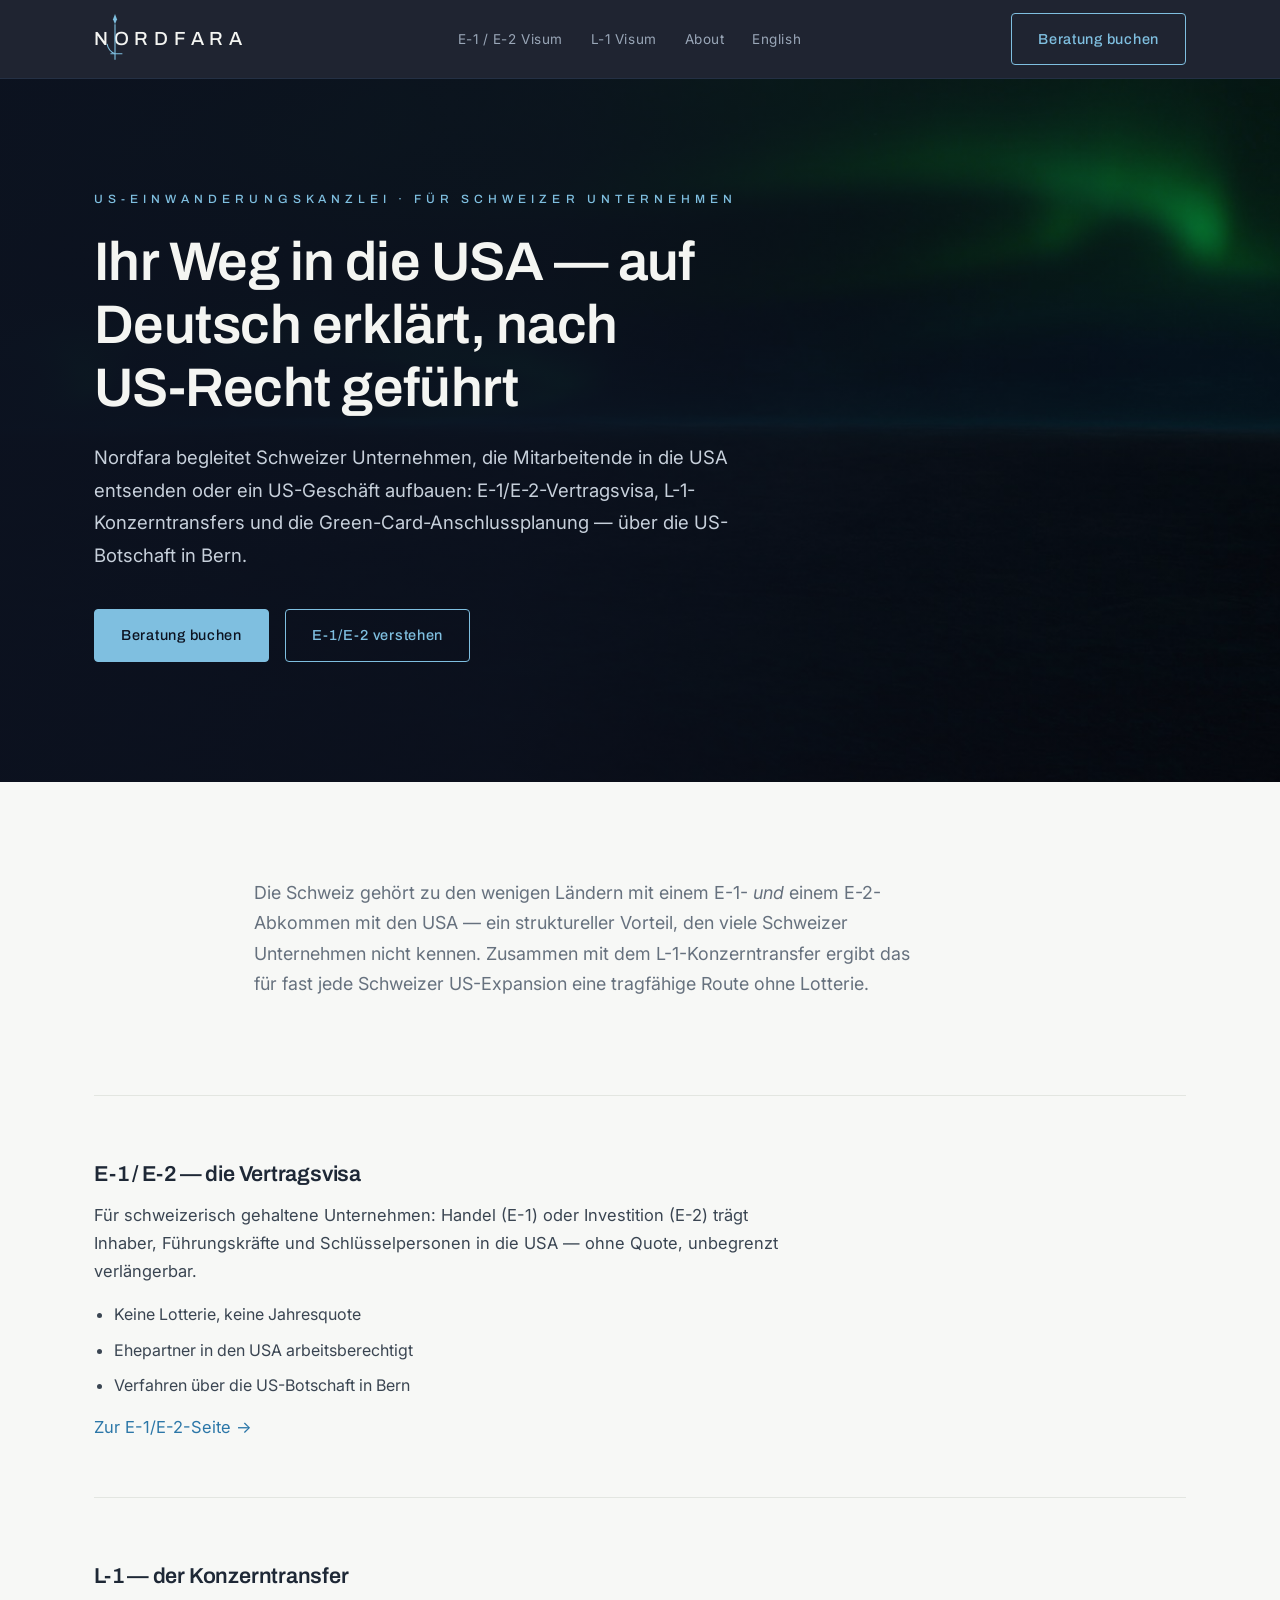
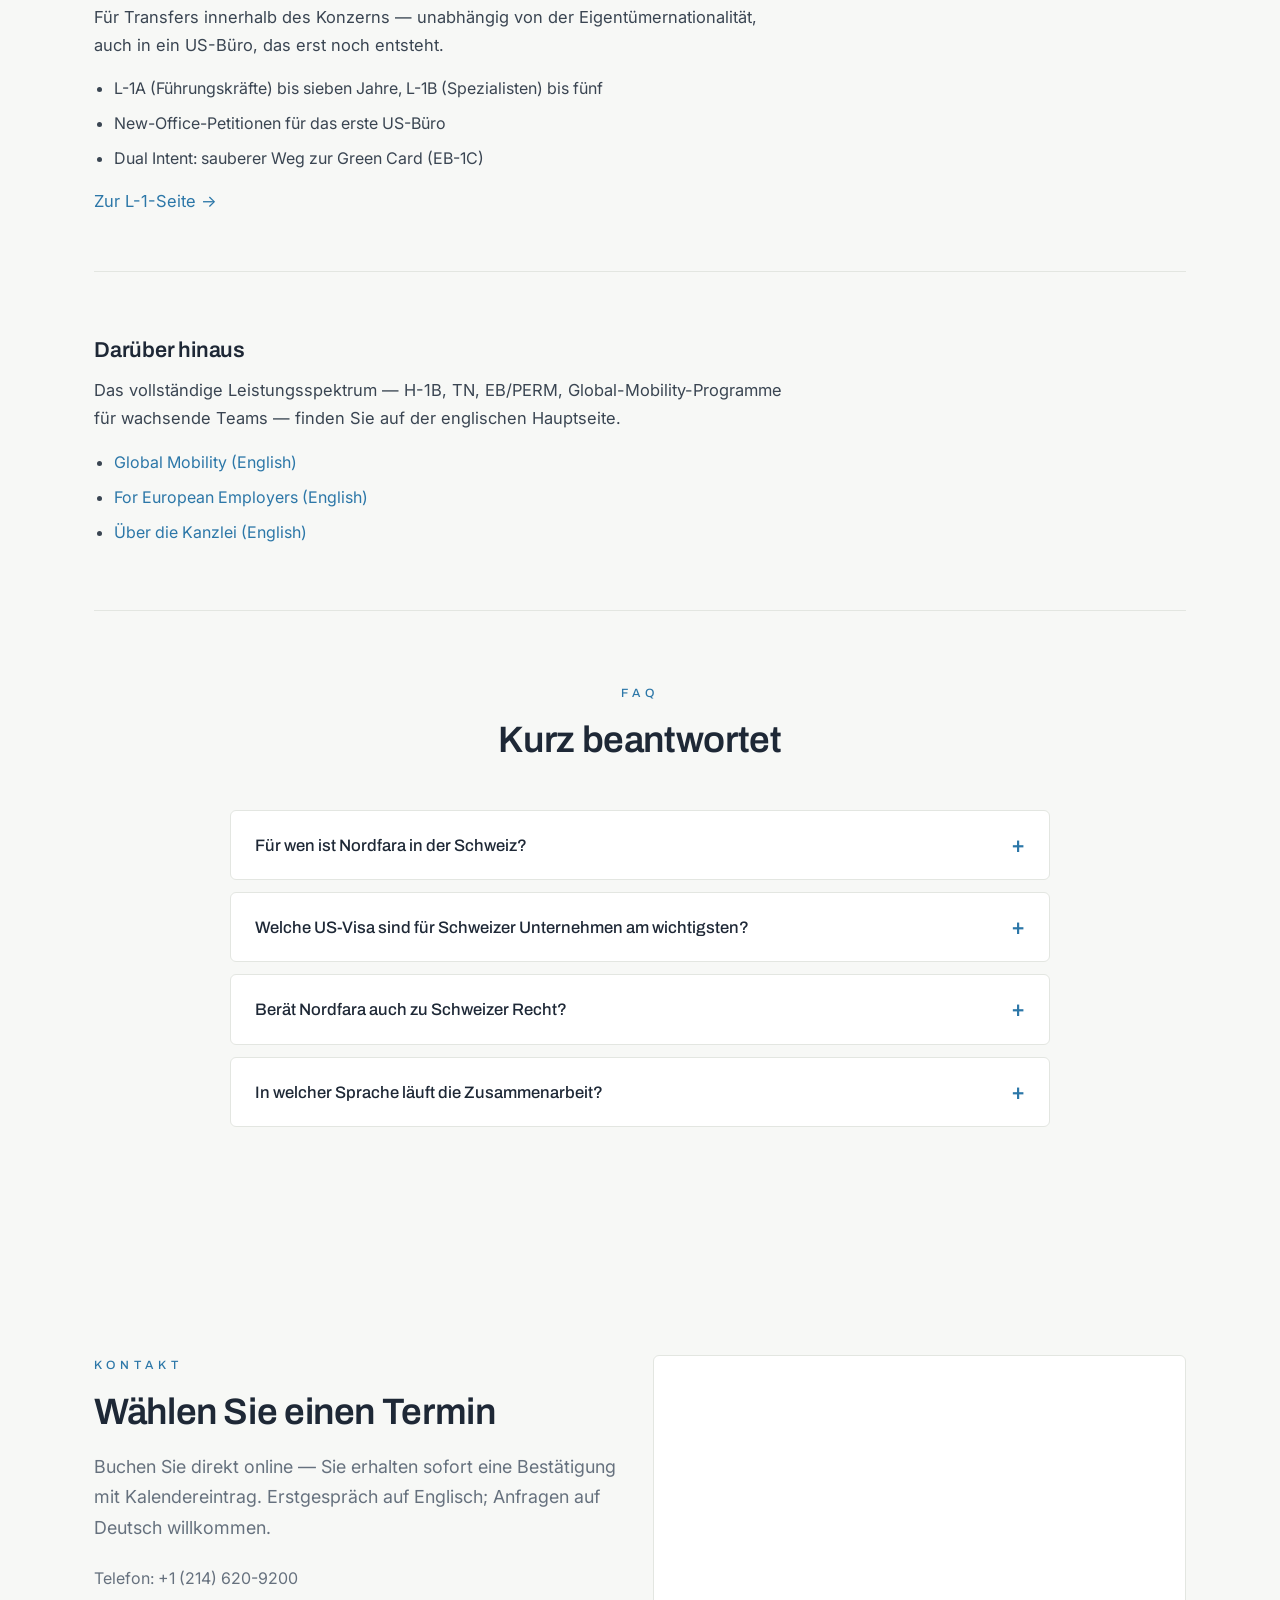
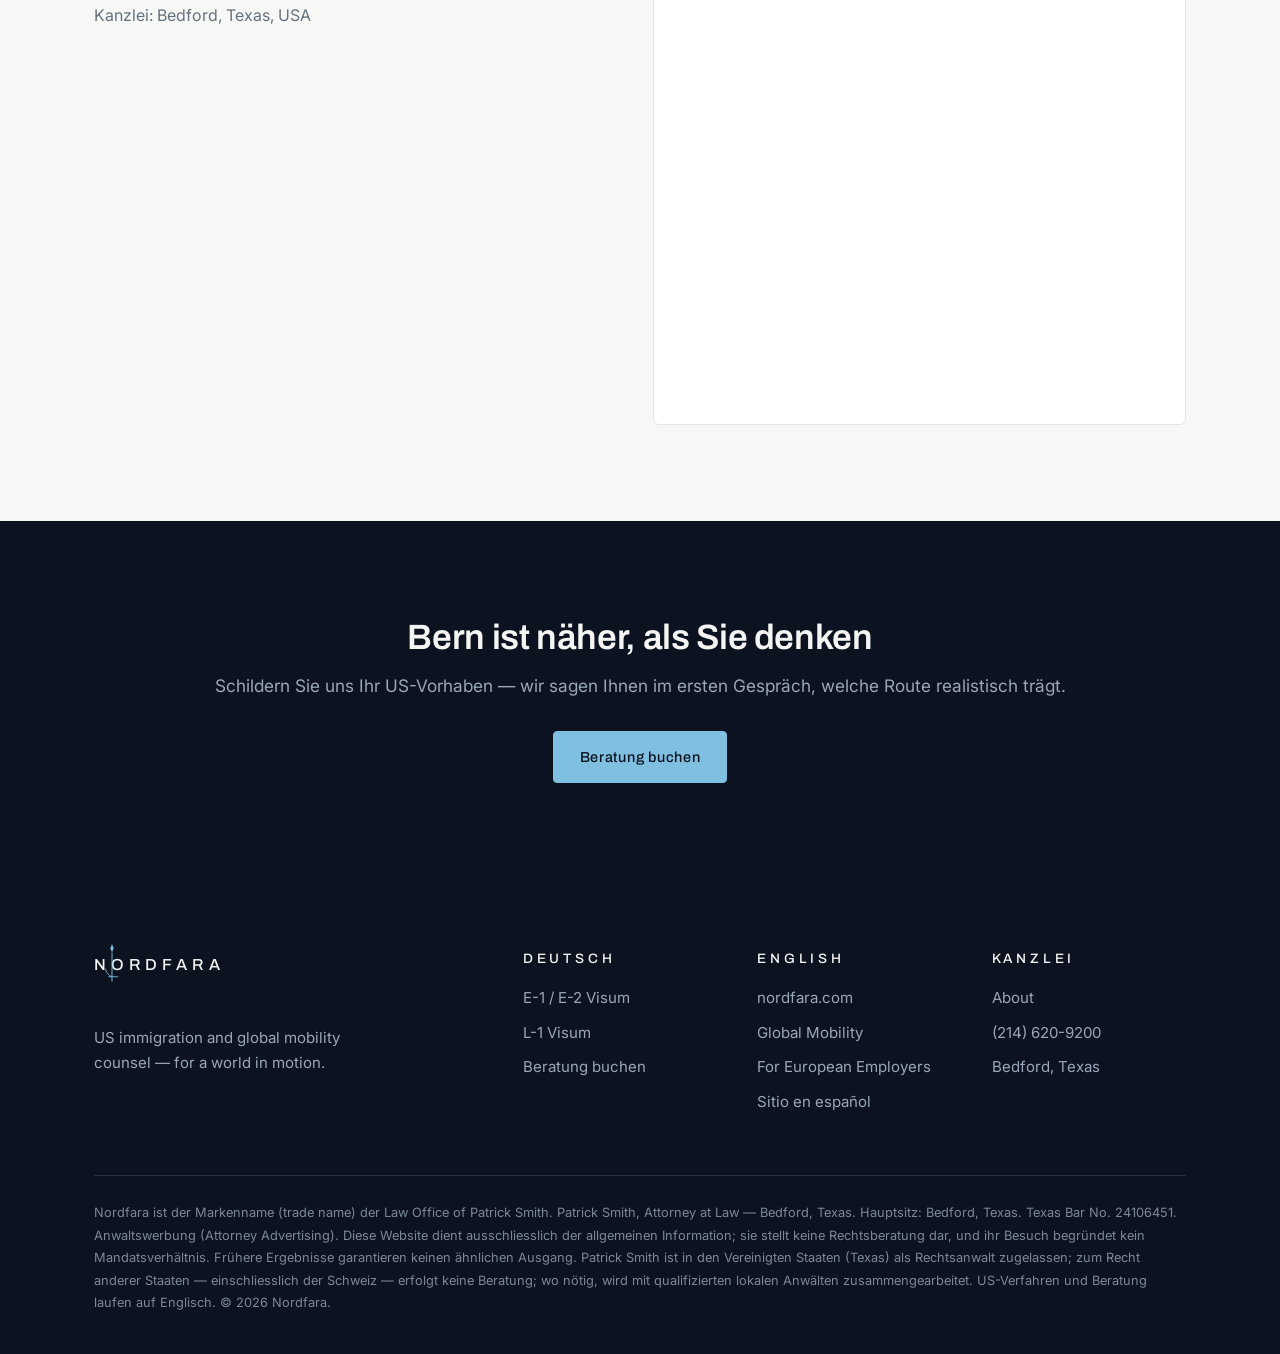
==== index.html @ 4f3369dd "Nordfara Schweiz: German satellite site — home, E-1/E-2 and L-1 deep-dives, hreflang to nordfara.com" ====
<!DOCTYPE html>
<html lang="de-CH">
<head>
<meta charset="utf-8">
<meta name="viewport" content="width=device-width,initial-scale=1">
<title>Nordfara Schweiz | US-Visa f&uuml;r Schweizer Unternehmen</title>
<meta name="description" content="US-Einwanderungskanzlei für Schweizer Unternehmen: E-1/E-2-Vertragsvisa, L-1-Konzerntransfers und der Aufbau des US-Geschäfts — auf Deutsch erklärt, über die US-Botschaft in Bern geführt.">
<meta name="author" content="Patrick Smith, Attorney at Law">
<meta name="robots" content="index, follow, max-image-preview:large, max-snippet:-1">
<meta name="theme-color" content="#0C1220">
<link rel="canonical" href="https://nordfara.ch/">
<link rel="alternate" hreflang="en" href="https://nordfara.com/">
<link rel="alternate" hreflang="de-ch" href="https://nordfara.ch/">
<link rel="alternate" hreflang="x-default" href="https://nordfara.com/">

<meta property="og:type" content="website">
<meta property="og:site_name" content="Nordfara">
<meta property="og:title" content="Nordfara Schweiz | US-Visa f&uuml;r Schweizer Unternehmen">
<meta property="og:description" content="US-Einwanderungskanzlei für Schweizer Unternehmen: E-1/E-2-Vertragsvisa, L-1-Konzerntransfers und der Aufbau des US-Geschäfts.">
<meta property="og:url" content="https://nordfara.ch/">
<meta property="og:image" content="https://nordfara.ch/assets/og-image.jpg">
<meta property="og:locale" content="de_CH">
<meta property="og:locale:alternate" content="en_US">
<meta name="twitter:card" content="summary_large_image">
<link rel="icon" href="/assets/brand/favicon.svg" type="image/svg+xml">
<link rel="preconnect" href="https://fonts.googleapis.com">
<link rel="preconnect" href="https://fonts.gstatic.com" crossorigin>
<link href="https://fonts.googleapis.com/css2?family=Archivo:wght@400;500;600&family=Inter:wght@400;500;600&display=swap" rel="stylesheet">
<link rel="stylesheet" href="/css/styles.css">
<script type="application/ld+json">
{
 "@context": "https://schema.org",
 "@type": [
  "LegalService",
  "Attorney"
 ],
 "@id": "https://nordfara.ch/#firm",
 "name": "Nordfara",
 "alternateName": "Law Office of Patrick Smith",
 "legalName": "Law Office of Patrick Smith",
 "description": "US-Einwanderungskanzlei für Schweizer Unternehmen: E-1- und E-2-Vertragsvisa, L-1-Konzerntransfers und arbeitsbasierte US-Visa. Verfahren über die US-Botschaft in Bern; Beratung auf Englisch, Informationen auf Deutsch.",
 "url": "https://nordfara.ch/",
 "telephone": "+1-214-620-9200",
 "founder": {
  "@type": "Person",
  "name": "Patrick Smith",
  "jobTitle": "Attorney at Law",
  "knowsLanguage": [
   "en",
   "es"
  ]
 },
 "areaServed": [
  {"@type": "Country", "name": "United States"},
  {"@type": "Country", "name": "Switzerland"}
 ],
 "address": {
  "@type": "PostalAddress",
  "addressLocality": "Bedford",
  "addressRegion": "TX",
  "addressCountry": "US"
 },
 "sameAs": ["https://nordfara.com/"]
}
</script>
<script type="application/ld+json">
{
 "@context": "https://schema.org",
 "@type": "WebSite",
 "name": "Nordfara Schweiz",
 "url": "https://nordfara.ch/",
 "inLanguage": "de-CH",
 "publisher": {"@id": "https://nordfara.ch/#firm"}
}
</script>
<script type="application/ld+json">
{"@context":"https://schema.org","@type":"FAQPage","inLanguage":"de-CH","mainEntity":[
  {"@type":"Question","name":"Für wen ist Nordfara in der Schweiz?","acceptedAnswer":{"@type":"Answer","text":"Für Schweizer Unternehmen, die Mitarbeitende in die USA entsenden oder ein US-Geschäft aufbauen — vom Mittelständler mit erstem US-Büro bis zur Tochtergesellschaft eines internationalen Konzerns. Nordfara ist eine US-Einwanderungskanzlei; US-Einwanderungsrecht ist Bundesrecht, daher werden Mandate aus der ganzen Schweiz betreut."}},
  {"@type":"Question","name":"Welche US-Visa sind für Schweizer Unternehmen am wichtigsten?","acceptedAnswer":{"@type":"Answer","text":"Meist E-1/E-2 (Vertragsvisa — die Schweiz hat beide Abkommen mit den USA) und das L-1 für Konzerntransfers. Welche Route trägt, hängt von Eigentümerstruktur, Zeitplan und Green-Card-Absichten ab."}},
  {"@type":"Question","name":"Berät Nordfara auch zu Schweizer Recht?","acceptedAnswer":{"@type":"Answer","text":"Nein. Patrick Smith ist in den USA (Texas) als Rechtsanwalt zugelassen. Beraten wird ausschliesslich zum US-Einwanderungsrecht; wo Schweizer Recht betroffen ist, wird mit qualifizierten Schweizer Anwälten zusammengearbeitet."}},
  {"@type":"Question","name":"In welcher Sprache läuft die Zusammenarbeit?","acceptedAnswer":{"@type":"Answer","text":"US-Verfahren und Unterlagen laufen auf Englisch. Anfragen auf Deutsch sind willkommen; die Beratung selbst findet auf Englisch statt."}}
]}
</script>
</head>
<body>
<a href="#main" style="position:absolute;left:-9999px;top:auto" onfocus="this.style.left='12px';this.style.top='12px';this.style.zIndex='99';this.style.background='#fff';this.style.padding='10px 16px';this.style.borderRadius='6px'" onblur="this.style.left='-9999px'">Zum Inhalt springen</a>
<header><div class="container nav" role="navigation" aria-label="Hauptnavigation">
  <a class="brand" href="/" aria-label="Nordfara home"><span class="wordmark"><span class="nchar">N<svg class="needle" viewBox="0 0 120 340" aria-hidden="true"><path d="M60 8 L74 44 L60 80 L46 44 Z" fill="#7FBFE0"/><line x1="60" y1="80" x2="60" y2="330" stroke="#7FBFE0" stroke-width="8"/><path d="M4 218 A 92 92 0 0 0 60 288" fill="none" stroke="#7FBFE0" stroke-width="7.5"/><line x1="28" y1="288" x2="112" y2="288" stroke="#7FBFE0" stroke-width="7.5"/></svg></span>ORDFARA</span></a>
  <nav class="navlinks">
    <a href="/e-1-e-2-visum">E-1 / E-2 Visum</a>
    <a href="/l-1-visum">L-1 Visum</a>
    <a href="https://nordfara.com/about">About</a>
    <a href="https://nordfara.com/" hreflang="en" lang="en">English</a>
  </nav>
  <a class="btn" href="#kontakt">Beratung buchen</a>
</div></header>
<main id="main">
<div class="hero"><div class="hero-img" style="background-image:url('/assets/hero-aurora.jpg')"></div><div class="hero-veil"></div>
  <div class="container">
    <span class="eyebrow">US-Einwanderungskanzlei &middot; F&uuml;r Schweizer Unternehmen</span>
    <h1>Ihr Weg in die USA &mdash; auf Deutsch erkl&auml;rt, nach US-Recht gef&uuml;hrt</h1>
    <p class="sub">Nordfara begleitet Schweizer Unternehmen, die Mitarbeitende in die USA entsenden oder ein US-Gesch&auml;ft aufbauen: E-1/E-2-Vertragsvisa, L-1-Konzerntransfers und die Green-Card-Anschlussplanung &mdash; &uuml;ber die US-Botschaft in Bern.</p>
    <div class="cta"><a class="btn solid" href="#kontakt">Beratung buchen</a> <a class="btn" href="/e-1-e-2-visum">E-1/E-2 verstehen</a></div>
  </div>
</div>
<section><div class="container narrow"><p class="lead">Die Schweiz geh&ouml;rt zu den wenigen L&auml;ndern mit einem E-1- <em>und</em> einem E-2-Abkommen mit den USA &mdash; ein struktureller Vorteil, den viele Schweizer Unternehmen nicht kennen. Zusammen mit dem L-1-Konzerntransfer ergibt das f&uuml;r fast jede Schweizer US-Expansion eine tragf&auml;hige Route ohne Lotterie.</p></div></section>
<div class="container">
  <div class="visa">
    <h3>E-1 / E-2 &mdash; die Vertragsvisa</h3>
    <p>F&uuml;r schweizerisch gehaltene Unternehmen: Handel (E-1) oder Investition (E-2) tr&auml;gt Inhaber, F&uuml;hrungskr&auml;fte und Schl&uuml;sselpersonen in die USA &mdash; ohne Quote, unbegrenzt verl&auml;ngerbar.</p>
    <ul>
      <li>Keine Lotterie, keine Jahresquote</li>
      <li>Ehepartner in den USA arbeitsberechtigt</li>
      <li>Verfahren &uuml;ber die US-Botschaft in Bern</li>
    </ul>
    <p style="margin-top:14px"><a href="/e-1-e-2-visum">Zur E-1/E-2-Seite &rarr;</a></p>
  </div>
  <div class="visa">
    <h3>L-1 &mdash; der Konzerntransfer</h3>
    <p>F&uuml;r Transfers innerhalb des Konzerns &mdash; unabh&auml;ngig von der Eigent&uuml;mernationalit&auml;t, auch in ein US-B&uuml;ro, das erst noch entsteht.</p>
    <ul>
      <li>L-1A (F&uuml;hrungskr&auml;fte) bis sieben Jahre, L-1B (Spezialisten) bis f&uuml;nf</li>
      <li>New-Office-Petitionen f&uuml;r das erste US-B&uuml;ro</li>
      <li>Dual Intent: sauberer Weg zur Green Card (EB-1C)</li>
    </ul>
    <p style="margin-top:14px"><a href="/l-1-visum">Zur L-1-Seite &rarr;</a></p>
  </div>
  <div class="visa">
    <h3>Dar&uuml;ber hinaus</h3>
    <p>Das vollst&auml;ndige Leistungsspektrum &mdash; H-1B, TN, EB/PERM, Global-Mobility-Programme f&uuml;r wachsende Teams &mdash; finden Sie auf der englischen Hauptseite.</p>
    <ul>
      <li><a href="https://nordfara.com/global-mobility">Global Mobility (English)</a></li>
      <li><a href="https://nordfara.com/for-european-employers">For European Employers (English)</a></li>
      <li><a href="https://nordfara.com/about">&Uuml;ber die Kanzlei (English)</a></li>
    </ul>
  </div>
</div>
<section class="tight"><div class="container center">
  <span class="kicker">FAQ</span>
  <h2 class="title">Kurz beantwortet</h2>
  <div class="faq" style="text-align:left">
    <details><summary>F&uuml;r wen ist Nordfara in der Schweiz?</summary><div>F&uuml;r Schweizer Unternehmen, die Mitarbeitende in die USA entsenden oder ein US-Gesch&auml;ft aufbauen &mdash; vom Mittelst&auml;ndler mit erstem US-B&uuml;ro bis zur Tochtergesellschaft eines internationalen Konzerns. Nordfara ist eine US-Einwanderungskanzlei; US-Einwanderungsrecht ist Bundesrecht, daher werden Mandate aus der ganzen Schweiz betreut.</div></details>
    <details><summary>Welche US-Visa sind f&uuml;r Schweizer Unternehmen am wichtigsten?</summary><div>Meist E-1/E-2 (Vertragsvisa &mdash; die Schweiz hat beide Abkommen mit den USA) und das L-1 f&uuml;r Konzerntransfers. Welche Route tr&auml;gt, h&auml;ngt von Eigent&uuml;merstruktur, Zeitplan und Green-Card-Absichten ab.</div></details>
    <details><summary>Ber&auml;t Nordfara auch zu Schweizer Recht?</summary><div>Nein. Patrick Smith ist in den USA (Texas) als Rechtsanwalt zugelassen. Beraten wird ausschliesslich zum US-Einwanderungsrecht; wo Schweizer Recht betroffen ist, wird mit qualifizierten Schweizer Anw&auml;lten zusammengearbeitet.</div></details>
    <details><summary>In welcher Sprache l&auml;uft die Zusammenarbeit?</summary><div>US-Verfahren und Unterlagen laufen auf Englisch. Anfragen auf Deutsch sind willkommen; die Beratung selbst findet auf Englisch statt.</div></details>
  </div>
</div></section>
<section id="kontakt"><div class="container">
  <div class="grid g2" style="align-items:start">
    <div>
      <span class="kicker">Kontakt</span>
      <h2 class="title">W&auml;hlen Sie einen Termin</h2>
      <p class="lead" style="margin-bottom:22px">Buchen Sie direkt online &mdash; Sie erhalten sofort eine Best&auml;tigung mit Kalendereintrag. Erstgespr&auml;ch auf Englisch; Anfragen auf Deutsch willkommen.</p>
      <ul style="list-style:none;font-size:1rem;color:var(--muted)">
        <li style="margin:10px 0">Telefon: <a href="tel:+12146209200" style="color:inherit">+1 (214) 620-9200</a></li>
        <li style="margin:10px 0">Kanzlei: Bedford, Texas, USA</li>
      </ul>
    </div>
    <div class="card" style="padding:10px;min-height:640px">
      <iframe src="https://calendar.google.com/calendar/appointments/schedules/AcZssZ17pqAVdplRUGERJNXMbTexXzbNdKCrb_sYzuGgB_er1mUWHqVKFVUhuuyVIsokXDjBJP4Jfy8d?gv=true" style="border:0;width:100%;height:640px;border-radius:4px" title="Beratung bei Nordfara buchen" loading="lazy"></iframe>
    </div>
  </div>
</div></section>
<section class="band"><div class="container">
  <h2>Bern ist n&auml;her, als Sie denken</h2>
  <p>Schildern Sie uns Ihr US-Vorhaben &mdash; wir sagen Ihnen im ersten Gespr&auml;ch, welche Route realistisch tr&auml;gt.</p>
  <p style="margin-top:30px"><a class="btn solid" href="#kontakt">Beratung buchen</a></p>
</div></section></main>
<footer><div class="container">
  <div class="cols">
    <div>
      <span class="wordmark" style="font-size:16px"><span class="nchar">N<svg class="needle" style="top:-47px;width:14px;height:118px" viewBox="0 0 120 340" aria-hidden="true"><path d="M60 8 L74 44 L60 80 L46 44 Z" fill="#7FBFE0"/><line x1="60" y1="80" x2="60" y2="330" stroke="#7FBFE0" stroke-width="8"/><path d="M4 218 A 92 92 0 0 0 60 288" fill="none" stroke="#7FBFE0" stroke-width="7.5"/><line x1="28" y1="288" x2="112" y2="288" stroke="#7FBFE0" stroke-width="7.5"/></svg></span>ORDFARA</span>
      <p style="margin-top:46px;max-width:34ch">US immigration and global mobility counsel &mdash; for a world in motion.</p>
    </div>
    <div><h4>Deutsch</h4><ul>
      <li><a href="/e-1-e-2-visum">E-1 / E-2 Visum</a></li>
      <li><a href="/l-1-visum">L-1 Visum</a></li>
      <li><a href="#kontakt">Beratung buchen</a></li>
    </ul></div>
    <div><h4>English</h4><ul>
      <li><a href="https://nordfara.com/">nordfara.com</a></li>
      <li><a href="https://nordfara.com/global-mobility">Global Mobility</a></li>
      <li><a href="https://nordfara.com/for-european-employers">For European Employers</a></li>
      <li><a href="https://nordfara.com/es" hreflang="es" lang="es">Sitio en espa&ntilde;ol</a></li>
    </ul></div>
    <div><h4>Kanzlei</h4><ul>
      <li><a href="https://nordfara.com/about">About</a></li>
      <li><a href="tel:+12146209200">(214) 620-9200</a></li>
      <li>Bedford, Texas</li>
    </ul></div>
  </div>
  <div class="disc">Nordfara ist der Markenname (trade name) der Law Office of Patrick Smith. Patrick Smith, Attorney at Law &mdash; Bedford, Texas. Hauptsitz: Bedford, Texas. Texas Bar No. 24106451. Anwaltswerbung (Attorney Advertising). Diese Website dient ausschliesslich der allgemeinen Information; sie stellt keine Rechtsberatung dar, und ihr Besuch begr&uuml;ndet kein Mandatsverh&auml;ltnis. Fr&uuml;here Ergebnisse garantieren keinen &auml;hnlichen Ausgang. Patrick Smith ist in den Vereinigten Staaten (Texas) als Rechtsanwalt zugelassen; zum Recht anderer Staaten &mdash; einschliesslich der Schweiz &mdash; erfolgt keine Beratung; wo n&ouml;tig, wird mit qualifizierten lokalen Anw&auml;lten zusammengearbeitet. US-Verfahren und Beratung laufen auf Englisch. &copy; 2026 Nordfara.</div>
</div></footer>
<script>
var io=new IntersectionObserver(function(es){es.forEach(function(e){if(e.isIntersecting){e.target.classList.add('in');io.unobserve(e.target);}});},{threshold:.12});
document.querySelectorAll('.reveal').forEach(function(el){io.observe(el);});
</script>
</body>
</html>
---- css/styles.css ----
:root{
  --navy:#0C1220;--navy-2:#131C2E;--ink:#1E2836;--body:#3A4552;
  --paper:#F7F8F6;--card:#FFFFFF;--line:#E3E6E1;--line-dark:#243044;
  --ice:#7FBFE0;--ice-deep:#2C77A8;--aurora:#5FD4A8;
  --muted:#66717E;--on-dark-muted:#9AA7B8;
}
*{box-sizing:border-box;margin:0;padding:0}
html{scroll-behavior:smooth}
body{font-family:'Inter',-apple-system,BlinkMacSystemFont,'Segoe UI',Arial,sans-serif;
  color:var(--body);background:var(--paper);line-height:1.7;font-size:16.5px;
  -webkit-font-smoothing:antialiased;overflow-x:hidden}
h1,h2,h3,h4{font-family:'Archivo',Arial,sans-serif;color:var(--ink);line-height:1.15;
  font-weight:600;letter-spacing:-.01em}
a{color:var(--ice-deep);text-decoration:none}
a:hover{text-decoration:underline}
img{max-width:100%}
.container{max-width:1140px;margin:0 auto;padding:0 24px}
.narrow{max-width:820px}

/* ---------- header ---------- */
header{position:sticky;top:0;z-index:50;background:rgba(12,18,32,.92);
  backdrop-filter:blur(12px);border-bottom:1px solid var(--line-dark)}
.nav{display:flex;align-items:center;justify-content:space-between;height:78px;gap:20px}
.brand{display:flex;align-items:center;text-decoration:none}
.brand:hover{text-decoration:none}
.wordmark{font-family:'Archivo',Arial,sans-serif;font-weight:500;font-size:19px;
  letter-spacing:.3em;color:#F4F5F2;white-space:nowrap;position:relative}
.nchar{position:relative;display:inline-block}
.needle{position:absolute;left:calc(100% + .06em);transform:translateX(-50%);
  top:-56px;width:17px;height:140px;pointer-events:none}
.navlinks{display:flex;align-items:center;gap:28px;font-size:13.5px;letter-spacing:.04em}
.navlinks a{color:var(--on-dark-muted)}
.navlinks a:hover{color:#F4F5F2;text-decoration:none}
.navlinks a.es{color:var(--ice)}
.btn{display:inline-block;font-family:'Archivo',Arial,sans-serif;font-weight:500;
  font-size:14.5px;letter-spacing:.05em;padding:13px 26px;border-radius:4px;
  border:1px solid var(--ice);color:var(--ice);background:transparent;cursor:pointer;
  transition:background .18s,color .18s}
.btn:hover{background:var(--ice);color:var(--navy);text-decoration:none}
.btn.solid{background:var(--ice);color:var(--navy)}
.btn.solid:hover{background:#A5D3EA}
.btn.dark{border-color:var(--ink);color:var(--ink)}
.btn.dark:hover{background:var(--ink);color:#fff}

/* ---------- hero ---------- */
.hero{position:relative;color:#fff;background:var(--navy);overflow:hidden}
.hero .container{position:relative;z-index:2;padding-top:110px;padding-bottom:120px}
.hero.short .container{padding-top:84px;padding-bottom:88px}
.eyebrow{display:block;font-family:'Archivo',Arial,sans-serif;font-size:12px;
  font-weight:500;letter-spacing:.42em;color:var(--ice);margin-bottom:22px;text-transform:uppercase}
.hero h1{color:#F4F5F2;font-size:clamp(2.1rem,4.6vw,3.4rem);max-width:20ch;font-weight:600}
.hero p.sub{color:#C7D0DB;font-size:1.16rem;max-width:56ch;margin-top:22px;line-height:1.75}
.hero .cta{margin-top:38px;display:flex;gap:16px;flex-wrap:wrap}
.hero-img{position:absolute;inset:0;z-index:0;background-size:cover;background-position:center}
.hero-veil{position:absolute;inset:0;z-index:1;
  background:linear-gradient(97deg,rgba(12,18,32,.97) 0%,rgba(12,18,32,.88) 42%,rgba(12,18,32,.55) 70%,rgba(12,18,32,.35) 100%)}

/* ---------- sections ---------- */
section{padding:96px 0}
section.tight{padding:72px 0}
.kicker{font-family:'Archivo',Arial,sans-serif;font-size:12px;font-weight:500;
  letter-spacing:.42em;color:var(--ice-deep);text-transform:uppercase;display:block;margin-bottom:16px}
h2.title{font-size:clamp(1.7rem,3vw,2.3rem);margin-bottom:18px;max-width:26ch}
p.lead{font-size:1.12rem;color:var(--muted);max-width:62ch}
.center{text-align:center}
.center h2.title,.center p.lead{margin-left:auto;margin-right:auto}
.rule{border:0;border-top:1px solid var(--line);margin:0}

/* meridian divider */
.meridian{display:flex;align-items:center;justify-content:center;gap:0;padding:0}
.meridian span{display:block;height:1px;background:var(--line);flex:1}
.meridian svg{flex:none;margin:0 18px}

/* ---------- cards / grids ---------- */
.grid{display:grid;gap:26px;margin-top:48px}
.g2{grid-template-columns:repeat(2,minmax(0,1fr))}
.g3{grid-template-columns:repeat(3,minmax(0,1fr))}
.g4{grid-template-columns:repeat(4,minmax(0,1fr))}
.card{background:var(--card);border:1px solid var(--line);border-radius:6px;
  padding:34px 30px;transition:border-color .18s,transform .18s}
.card:hover{border-color:var(--ice-deep);transform:translateY(-3px)}
.card h3{font-size:1.14rem;margin-bottom:10px;letter-spacing:.01em}
.card p{font-size:.97rem;color:var(--muted)}
.card .more{display:inline-block;margin-top:16px;font-family:'Archivo',Arial,sans-serif;
  font-size:13px;letter-spacing:.08em}
.card.dark{background:var(--navy-2);border-color:var(--line-dark)}
.card.dark h3{color:#F4F5F2}
.card.dark p{color:var(--on-dark-muted)}

/* numbered process */
.steps{counter-reset:step;margin-top:48px;display:grid;gap:0;border-top:1px solid var(--line)}
.step{display:grid;grid-template-columns:90px 1fr;gap:24px;padding:30px 6px;
  border-bottom:1px solid var(--line);align-items:baseline}
.step::before{counter-increment:step;content:counter(step,decimal-leading-zero);
  font-family:'Archivo',Arial,sans-serif;font-weight:500;font-size:1.5rem;color:var(--ice-deep)}
.step h3{font-size:1.08rem;margin-bottom:6px}
.step p{font-size:.98rem;color:var(--muted)}

/* visa detail blocks */
.visa{border-top:1px solid var(--line);padding:56px 0}
.visa:last-of-type{border-bottom:1px solid var(--line)}
.visa .tag{font-family:'Archivo',Arial,sans-serif;font-weight:600;font-size:2rem;
  color:var(--ice-deep);letter-spacing:.02em}
.visa h3{font-size:1.35rem;margin:10px 0 14px}
.visa p{max-width:70ch}
.visa ul{margin:16px 0 0 20px}
.visa li{margin:8px 0;font-size:1rem}

/* dark band CTA */
.band{background:var(--navy);color:#fff;text-align:center;position:relative;overflow:hidden}
.band h2{color:#F4F5F2;font-size:clamp(1.6rem,3vw,2.2rem)}
.band p{color:var(--on-dark-muted);margin-top:14px;font-size:1.08rem}
.band .container{position:relative;z-index:1}

/* FAQ */
.faq{max-width:820px;margin:48px auto 0}
.faq details{background:var(--card);border:1px solid var(--line);border-radius:6px;
  margin:12px 0;overflow:hidden}
.faq summary{cursor:pointer;padding:20px 24px;font-family:'Archivo',Arial,sans-serif;
  font-weight:500;color:var(--ink);font-size:1.04rem;list-style:none;
  display:flex;justify-content:space-between;align-items:center;gap:14px}
.faq summary::-webkit-details-marker{display:none}
.faq summary::after{content:"+";color:var(--ice-deep);font-weight:600;font-size:1.4rem;line-height:1;flex:none}
.faq details[open] summary::after{content:"\2013"}
.faq details[open] summary{border-bottom:1px solid var(--line)}
.faq div{padding:18px 24px;color:var(--body);font-size:1rem}
.faq summary:focus-visible{outline:3px solid var(--ice);outline-offset:-3px}

/* notice / disclaimer boxes */
.notice{border-left:3px solid var(--ice-deep);background:#EFF5F9;padding:22px 26px;
  border-radius:0 6px 6px 0;font-size:.98rem;color:var(--ink);margin:38px 0}

/* ---------- footer ---------- */
footer{background:var(--navy);color:var(--on-dark-muted);padding:72px 0 40px;font-size:.94rem}
footer .cols{display:grid;grid-template-columns:2fr 1fr 1fr 1fr;gap:40px}
footer h4{color:#F4F5F2;font-size:.85rem;letter-spacing:.28em;font-weight:500;
  margin-bottom:18px;text-transform:uppercase}
footer a{color:var(--on-dark-muted)}
footer a:hover{color:#F4F5F2}
footer ul{list-style:none}
footer li{margin:9px 0}
.disc{border-top:1px solid var(--line-dark);margin-top:52px;padding-top:26px;
  color:#7C8898;font-size:.8rem;line-height:1.75}

/* reveal */
.reveal{opacity:0;transform:translateY(22px);transition:opacity .7s ease,transform .7s ease}
.reveal.in{opacity:1;transform:none}

a:focus-visible,.btn:focus-visible{outline:3px solid var(--ice);outline-offset:3px}
@media (prefers-reduced-motion:reduce){
  *,*::before,*::after{animation:none!important;transition:none!important;scroll-behavior:auto!important}
  .reveal{opacity:1!important;transform:none!important}
}
@media(max-width:960px){
  .g4{grid-template-columns:repeat(2,minmax(0,1fr))}
  .g3{grid-template-columns:repeat(2,minmax(0,1fr))}
  footer .cols{grid-template-columns:1fr 1fr}
}
@media(max-width:720px){
  .navlinks{display:none}
  .g2,.g3,.g4{grid-template-columns:1fr}
  section{padding:64px 0}
  .hero .container{padding-top:72px;padding-bottom:80px}
  .step{grid-template-columns:56px 1fr}
}

/* portrait hero (About) — photo anchored right, scrim over left */
.hero.portrait{background-color:var(--navy)}
.hero.portrait .hero-img{background-position:right center;background-size:auto 100%;background-repeat:no-repeat}
.hero.portrait .hero-veil{background:linear-gradient(93deg,rgba(12,18,32,.96) 0%,rgba(12,18,32,.82) 26%,rgba(12,18,32,.55) 44%,rgba(12,18,32,.25) 62%,rgba(12,18,32,.05) 82%,rgba(12,18,32,0) 100%)}
.hero.portrait .container{padding-top:96px;padding-bottom:150px;max-width:1140px}
.hero.portrait h1{max-width:16ch}
.hero.portrait p.sub{max-width:44ch}
@media(max-width:820px){
  .hero.portrait .hero-img{opacity:.25;background-size:cover;background-position:center 20%}
}
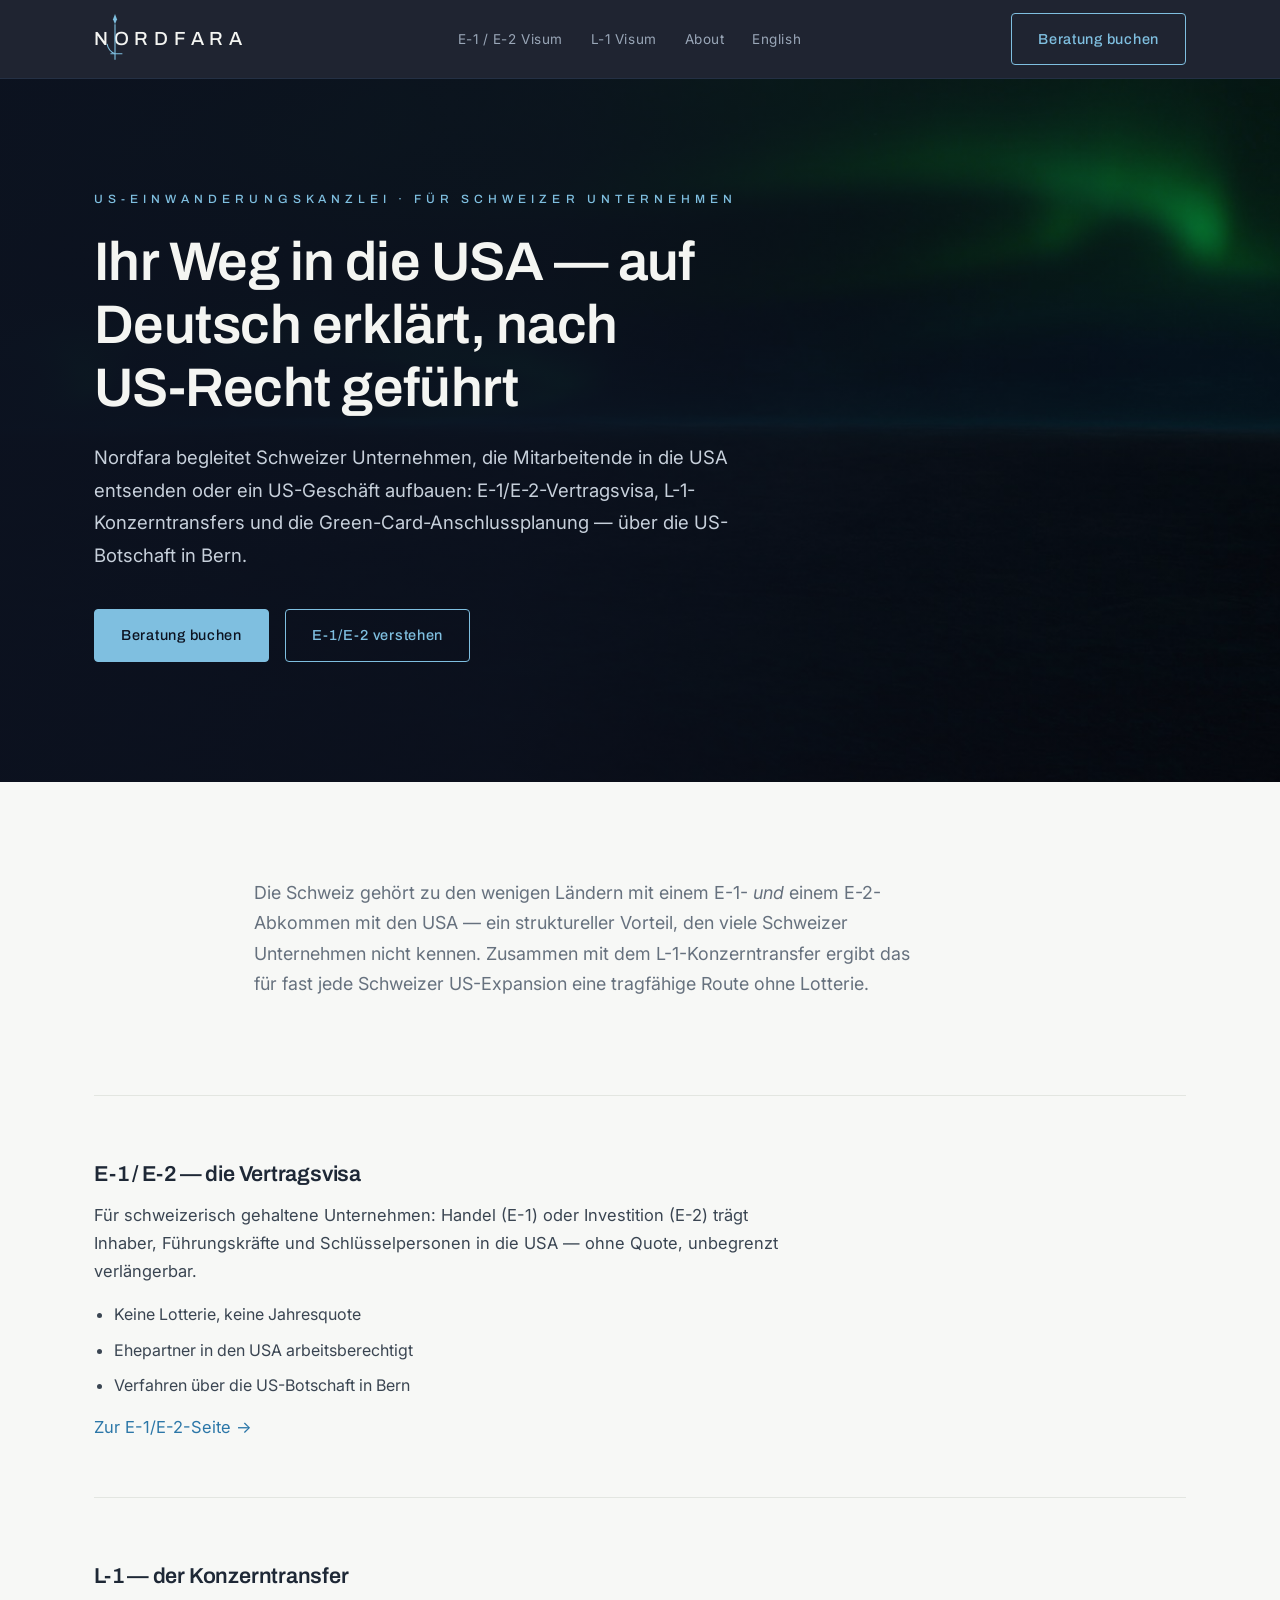
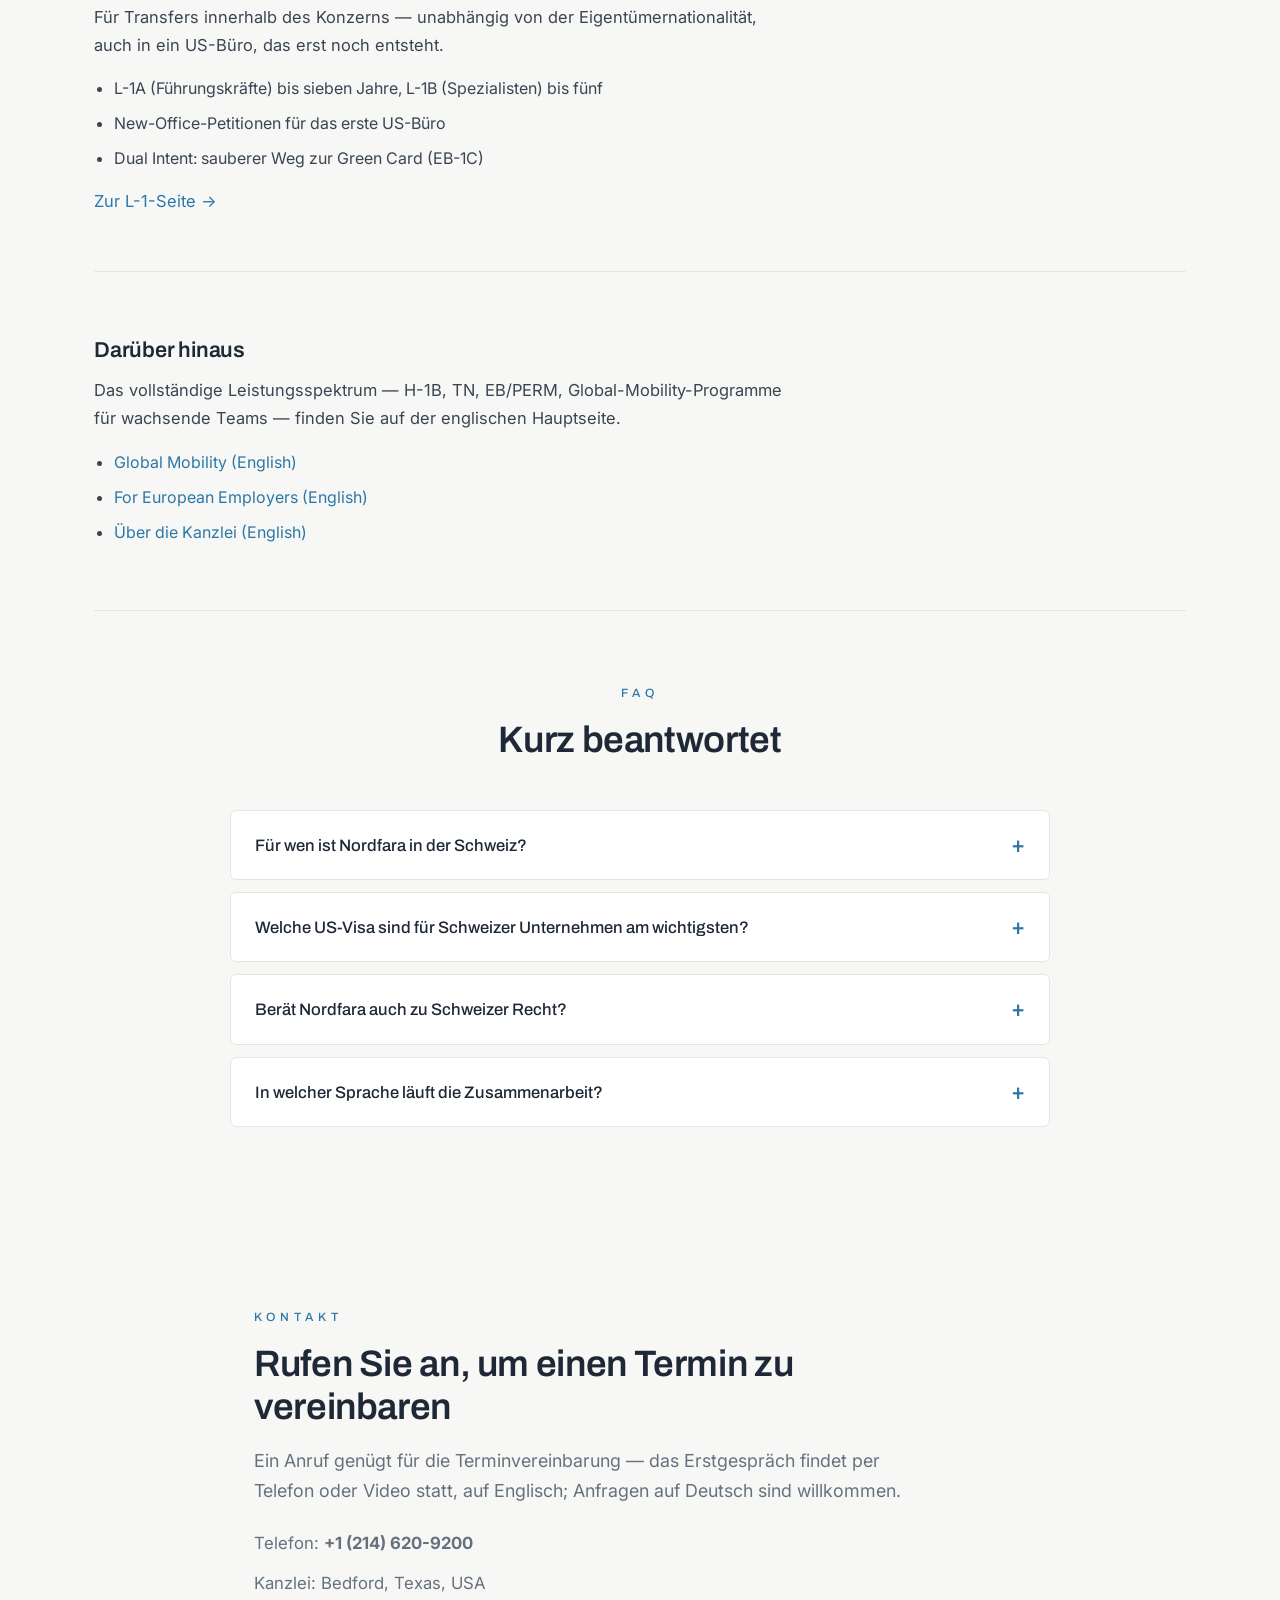
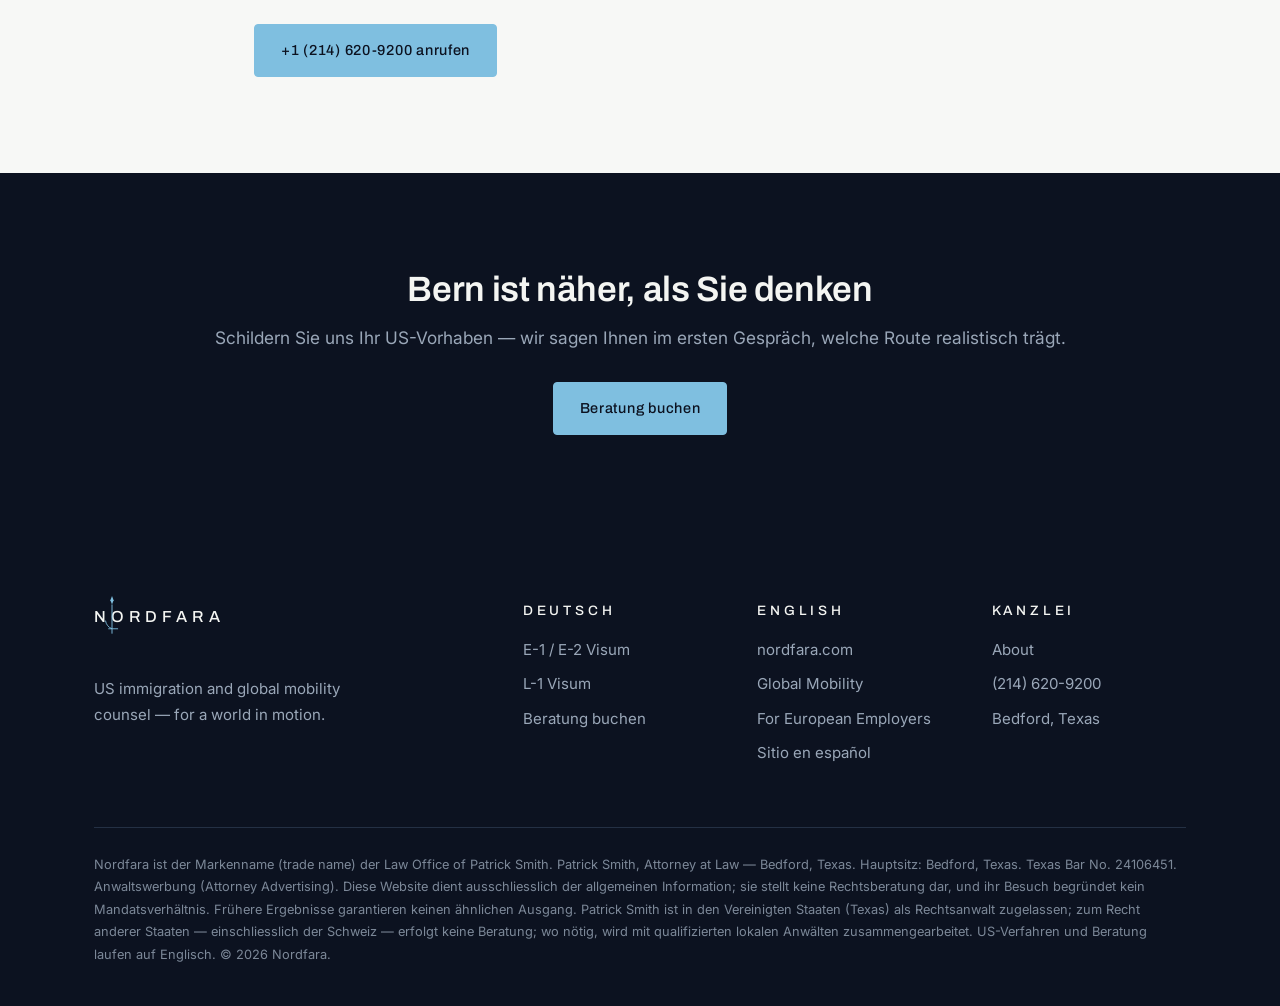
==== commit 64b88453: "Remove Google Calendar booking widget; phone-first Kontakt section" ====
--- a/index.html
+++ b/index.html
@@ -9,6 +9,8 @@
 <meta name="robots" content="index, follow, max-image-preview:large, max-snippet:-1">
 <meta name="theme-color" content="#0C1220">
 <link rel="canonical" href="https://nordfara.ch/">
+<meta name="google-site-verification" content="bDMKAv1K0g4sgv4y7xC8xveaOT3lX6VstuatTUriUGc">
+<meta name="msvalidate.01" content="EAB8963646C1D1E559C06D621B959033">
 <link rel="alternate" hreflang="en" href="https://nordfara.com/">
 <link rel="alternate" hreflang="de-ch" href="https://nordfara.ch/">
 <link rel="alternate" hreflang="x-default" href="https://nordfara.com/">
@@ -145,21 +147,15 @@
     <details><summary>In welcher Sprache l&auml;uft die Zusammenarbeit?</summary><div>US-Verfahren und Unterlagen laufen auf Englisch. Anfragen auf Deutsch sind willkommen; die Beratung selbst findet auf Englisch statt.</div></details>
   </div>
 </div></section>
-<section id="kontakt"><div class="container">
-  <div class="grid g2" style="align-items:start">
-    <div>
-      <span class="kicker">Kontakt</span>
-      <h2 class="title">W&auml;hlen Sie einen Termin</h2>
-      <p class="lead" style="margin-bottom:22px">Buchen Sie direkt online &mdash; Sie erhalten sofort eine Best&auml;tigung mit Kalendereintrag. Erstgespr&auml;ch auf Englisch; Anfragen auf Deutsch willkommen.</p>
-      <ul style="list-style:none;font-size:1rem;color:var(--muted)">
-        <li style="margin:10px 0">Telefon: <a href="tel:+12146209200" style="color:inherit">+1 (214) 620-9200</a></li>
-        <li style="margin:10px 0">Kanzlei: Bedford, Texas, USA</li>
-      </ul>
-    </div>
-    <div class="card" style="padding:10px;min-height:640px">
-      <iframe src="https://calendar.google.com/calendar/appointments/schedules/AcZssZ17pqAVdplRUGERJNXMbTexXzbNdKCrb_sYzuGgB_er1mUWHqVKFVUhuuyVIsokXDjBJP4Jfy8d?gv=true" style="border:0;width:100%;height:640px;border-radius:4px" title="Beratung bei Nordfara buchen" loading="lazy"></iframe>
-    </div>
-  </div>
+<section id="kontakt"><div class="container narrow">
+  <span class="kicker">Kontakt</span>
+  <h2 class="title">Rufen Sie an, um einen Termin zu vereinbaren</h2>
+  <p class="lead" style="margin-bottom:22px">Ein Anruf gen&uuml;gt f&uuml;r die Terminvereinbarung &mdash; das Erstgespr&auml;ch findet per Telefon oder Video statt, auf Englisch; Anfragen auf Deutsch sind willkommen.</p>
+  <ul style="list-style:none;font-size:1.05rem;color:var(--muted)">
+    <li style="margin:12px 0">Telefon: <a href="tel:+12146209200" style="color:inherit"><strong>+1 (214) 620-9200</strong></a></li>
+    <li style="margin:12px 0">Kanzlei: Bedford, Texas, USA</li>
+  </ul>
+  <p style="margin-top:26px"><a class="btn solid" href="tel:+12146209200">+1 (214) 620-9200 anrufen</a></p>
 </div></section>
 <section class="band"><div class="container">
   <h2>Bern ist n&auml;her, als Sie denken</h2>
@@ -195,5 +191,6 @@
 var io=new IntersectionObserver(function(es){es.forEach(function(e){if(e.isIntersecting){e.target.classList.add('in');io.unobserve(e.target);}});},{threshold:.12});
 document.querySelectorAll('.reveal').forEach(function(el){io.observe(el);});
 </script>
+<script defer src="/_vercel/insights/script.js"></script>
 </body>
 </html>
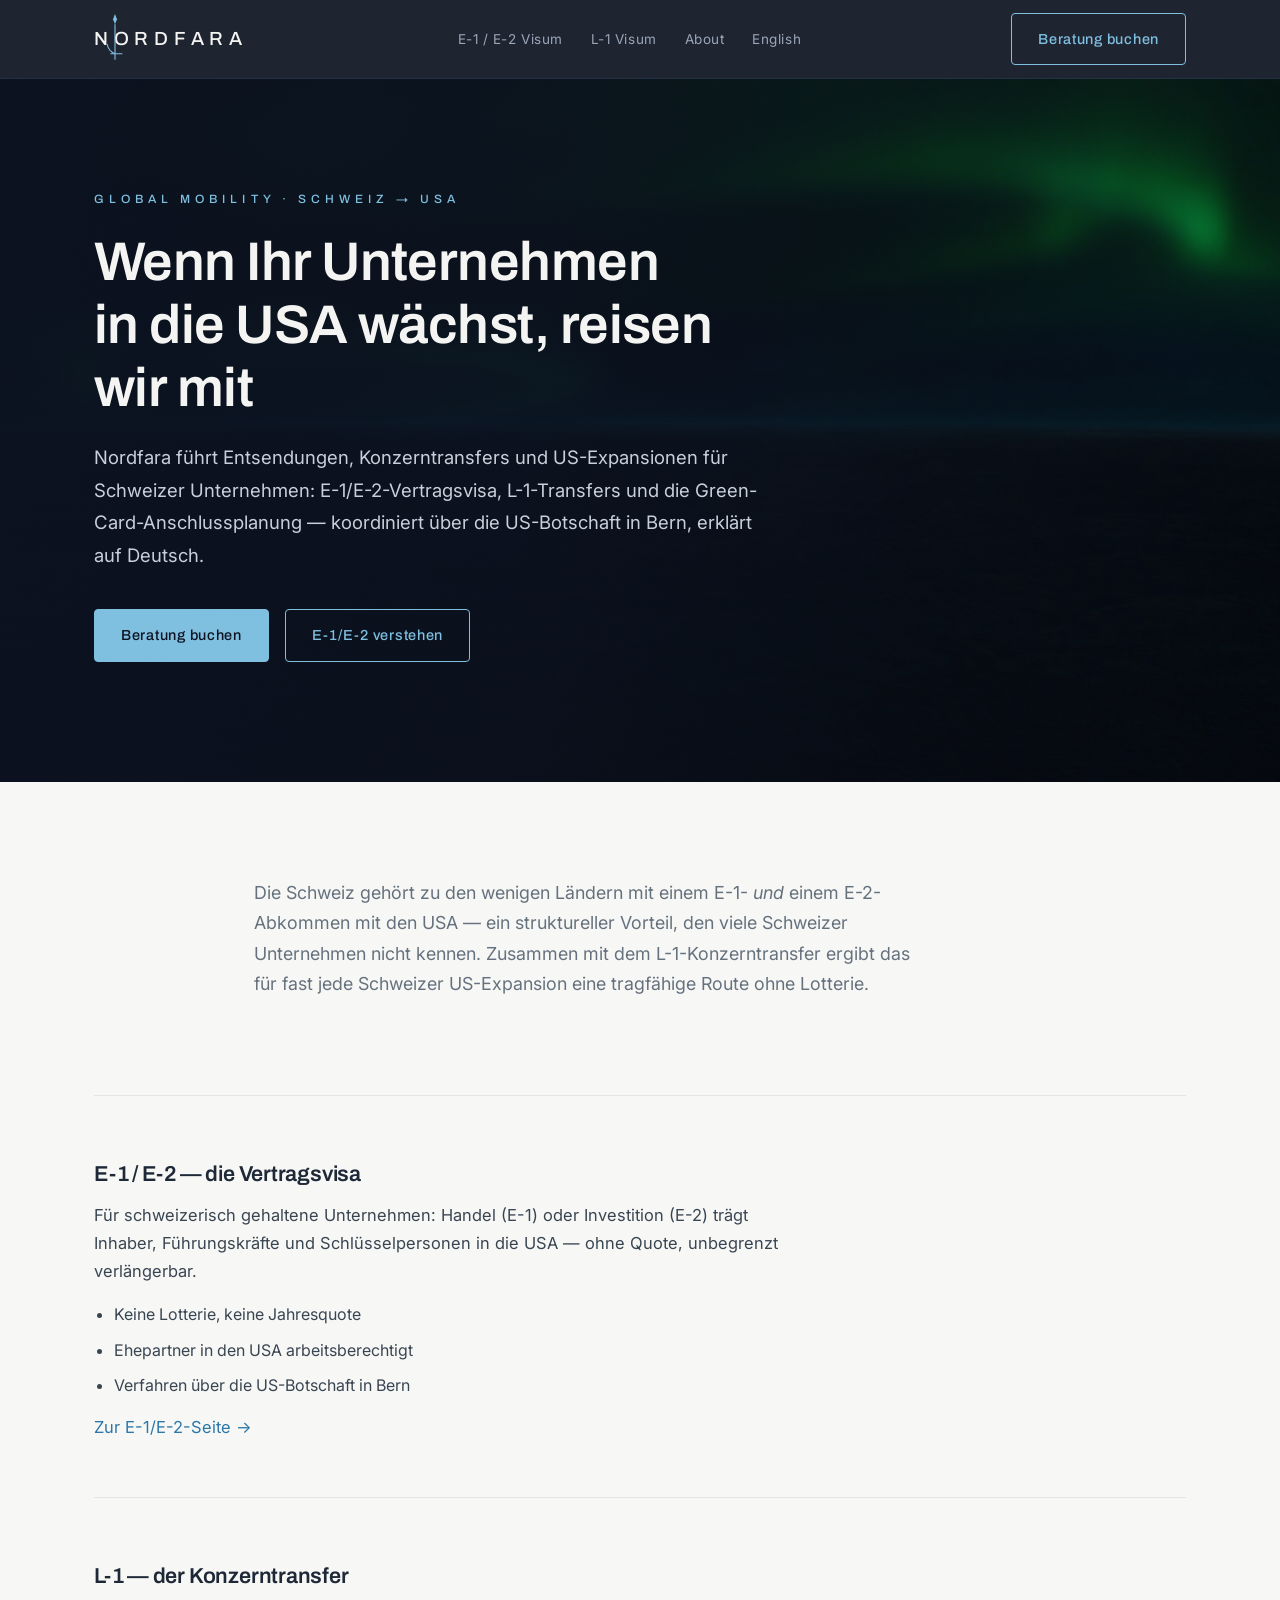
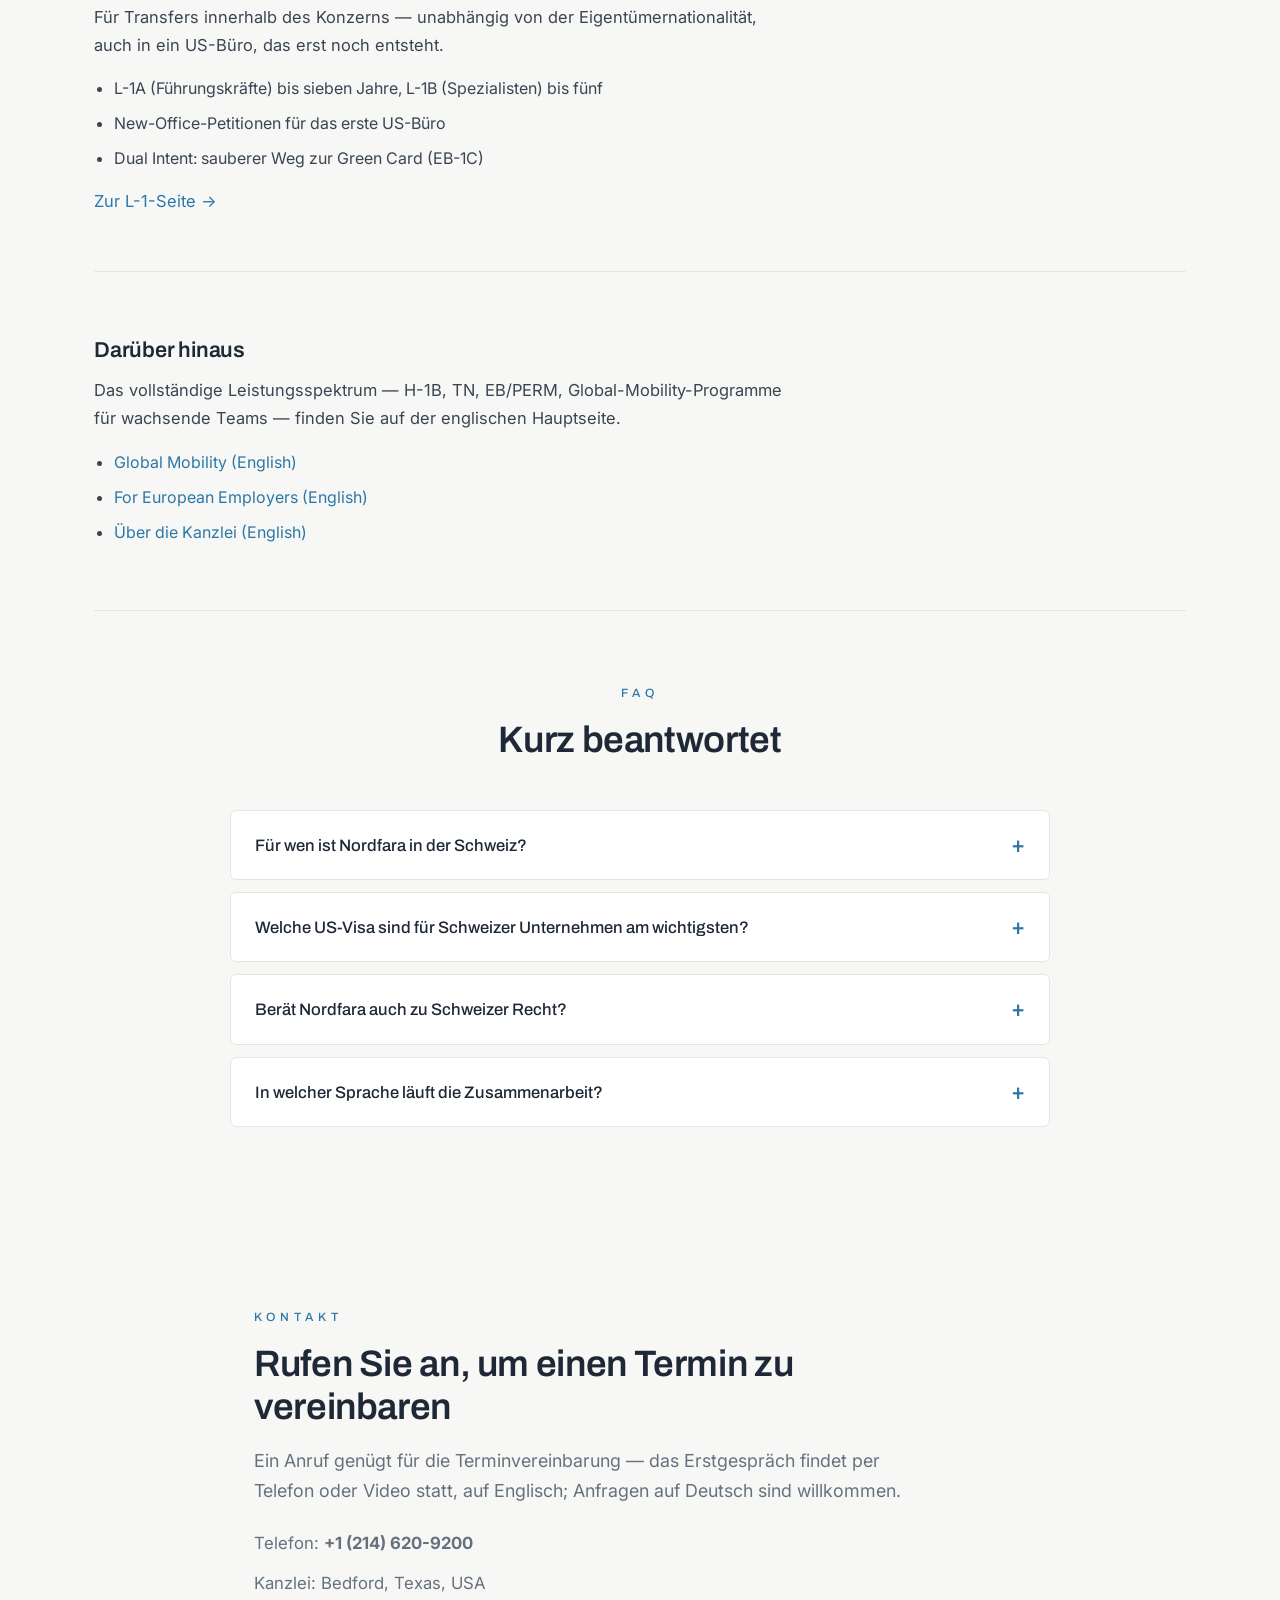
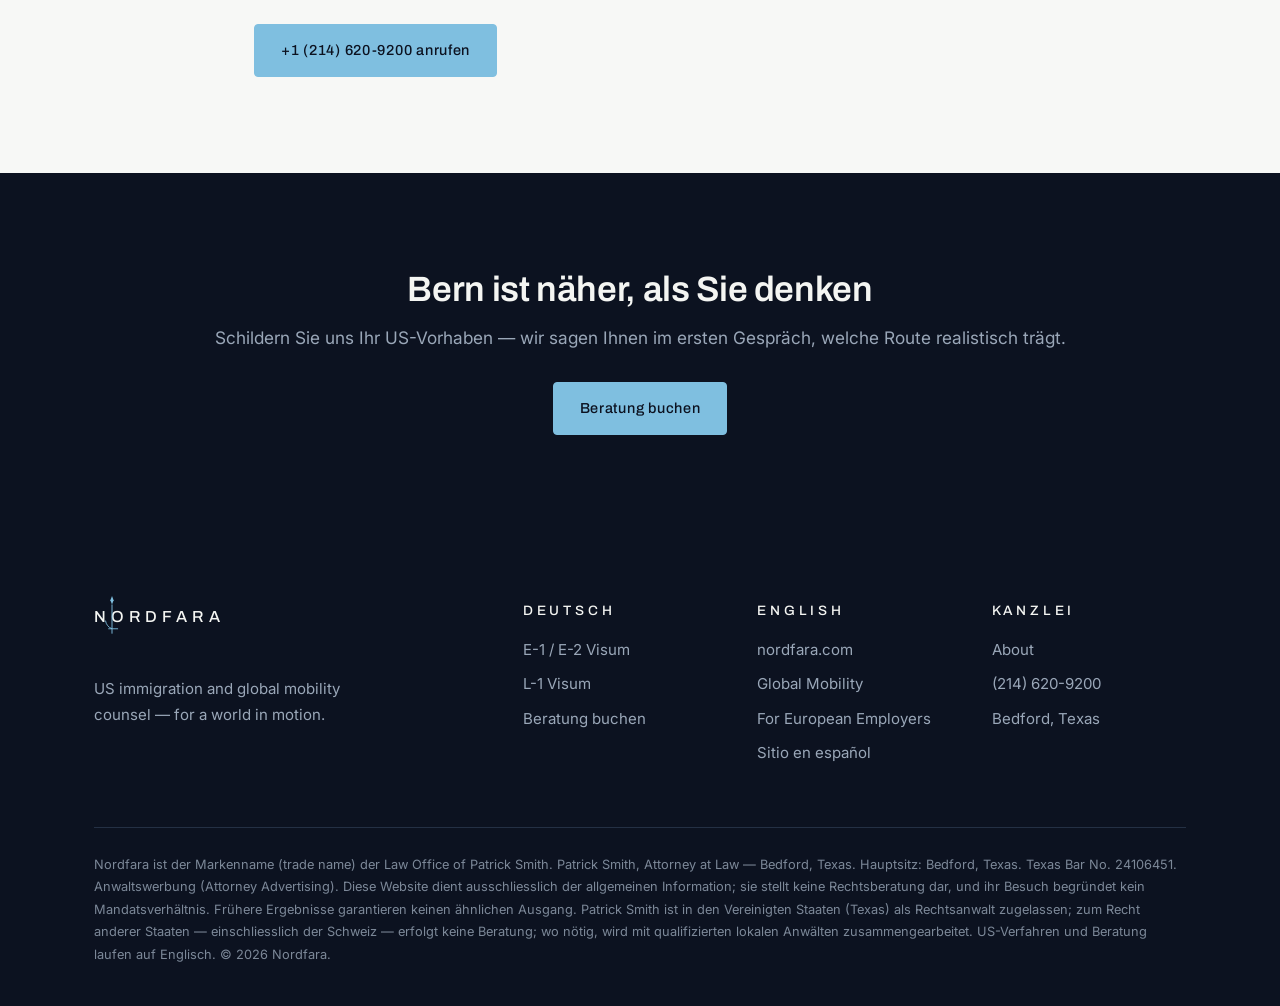
==== commit db542b1a: "Hero: global-mobility framing (Wenn Ihr Unternehmen in die USA wächst, reisen wir mit)" ====
--- a/index.html
+++ b/index.html
@@ -99,9 +99,9 @@
 <main id="main">
 <div class="hero"><div class="hero-img" style="background-image:url('/assets/hero-aurora.jpg')"></div><div class="hero-veil"></div>
   <div class="container">
-    <span class="eyebrow">US-Einwanderungskanzlei &middot; F&uuml;r Schweizer Unternehmen</span>
-    <h1>Ihr Weg in die USA &mdash; auf Deutsch erkl&auml;rt, nach US-Recht gef&uuml;hrt</h1>
-    <p class="sub">Nordfara begleitet Schweizer Unternehmen, die Mitarbeitende in die USA entsenden oder ein US-Gesch&auml;ft aufbauen: E-1/E-2-Vertragsvisa, L-1-Konzerntransfers und die Green-Card-Anschlussplanung &mdash; &uuml;ber die US-Botschaft in Bern.</p>
+    <span class="eyebrow">Global Mobility &middot; Schweiz &rarr; USA</span>
+    <h1>Wenn Ihr Unternehmen in die USA w&auml;chst, reisen wir mit</h1>
+    <p class="sub">Nordfara f&uuml;hrt Entsendungen, Konzerntransfers und US-Expansionen f&uuml;r Schweizer Unternehmen: E-1/E-2-Vertragsvisa, L-1-Transfers und die Green-Card-Anschlussplanung &mdash; koordiniert &uuml;ber die US-Botschaft in Bern, erkl&auml;rt auf Deutsch.</p>
     <div class="cta"><a class="btn solid" href="#kontakt">Beratung buchen</a> <a class="btn" href="/e-1-e-2-visum">E-1/E-2 verstehen</a></div>
   </div>
 </div>
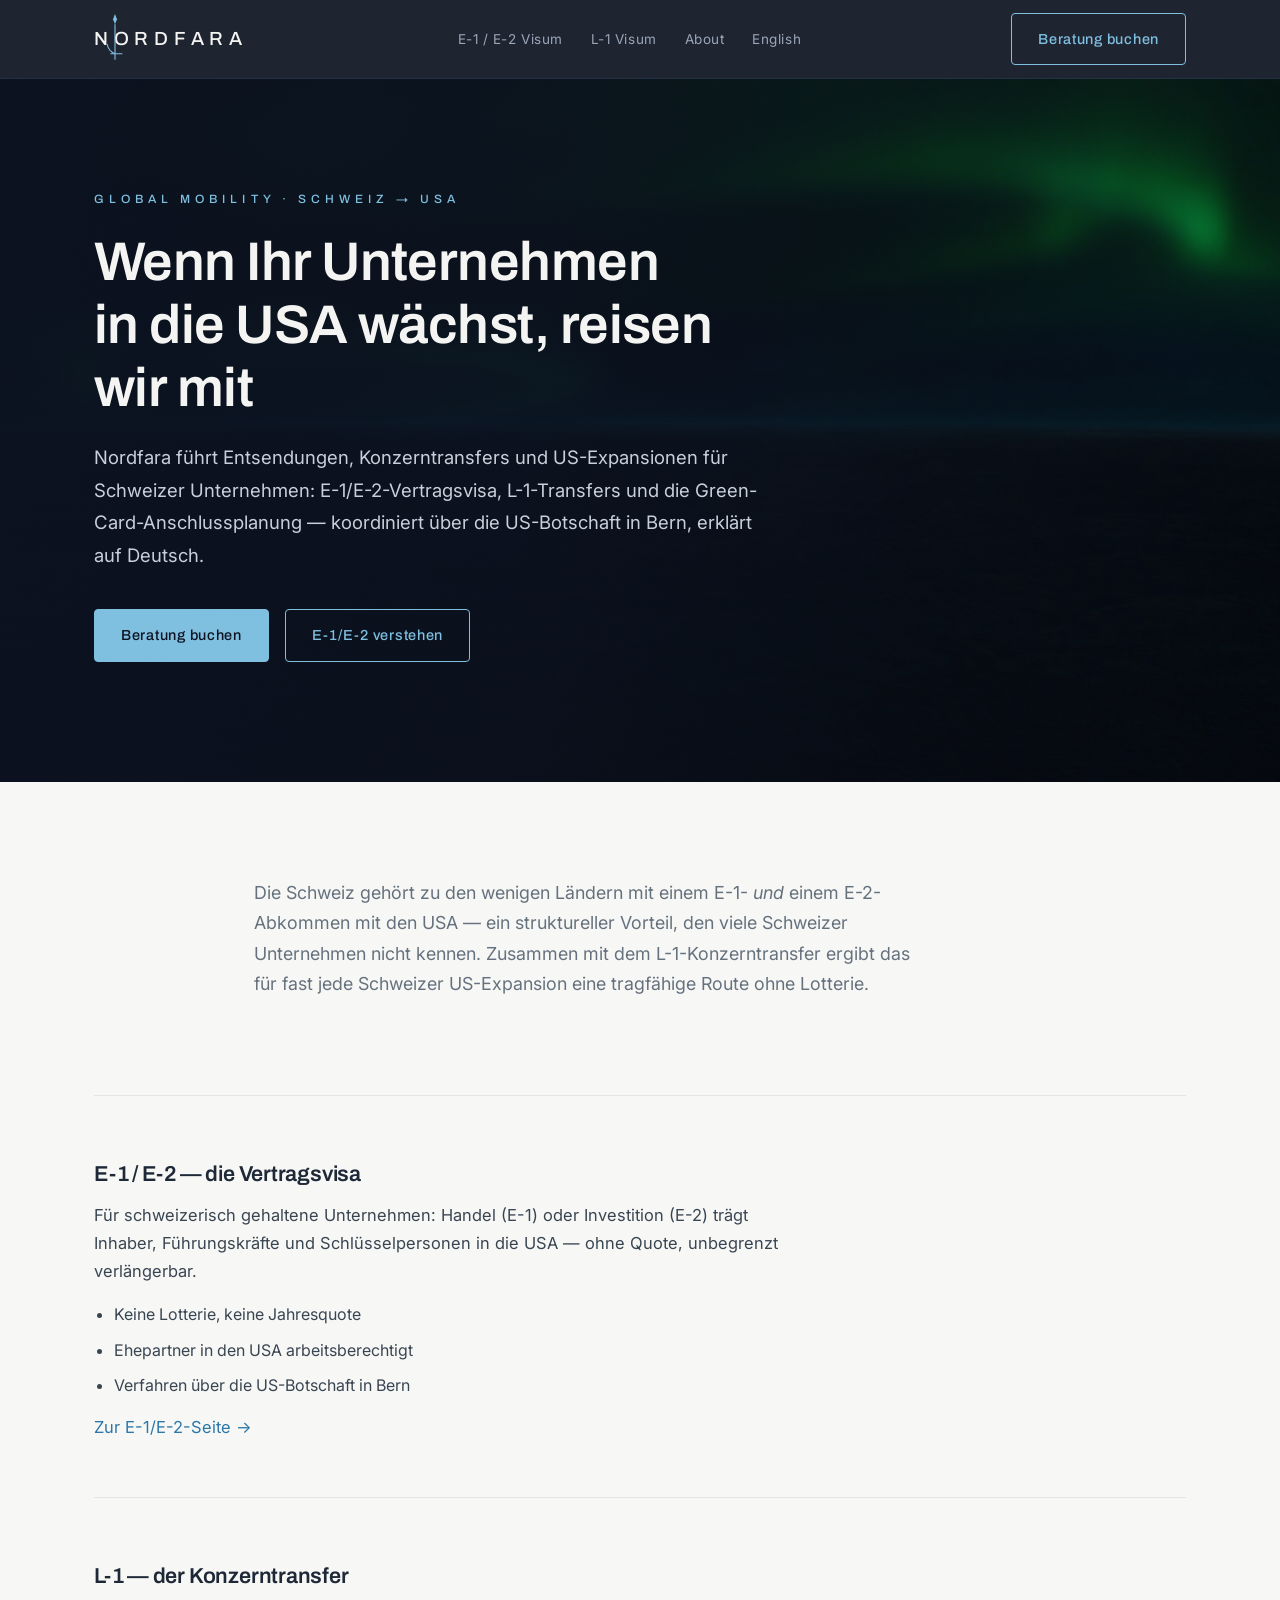
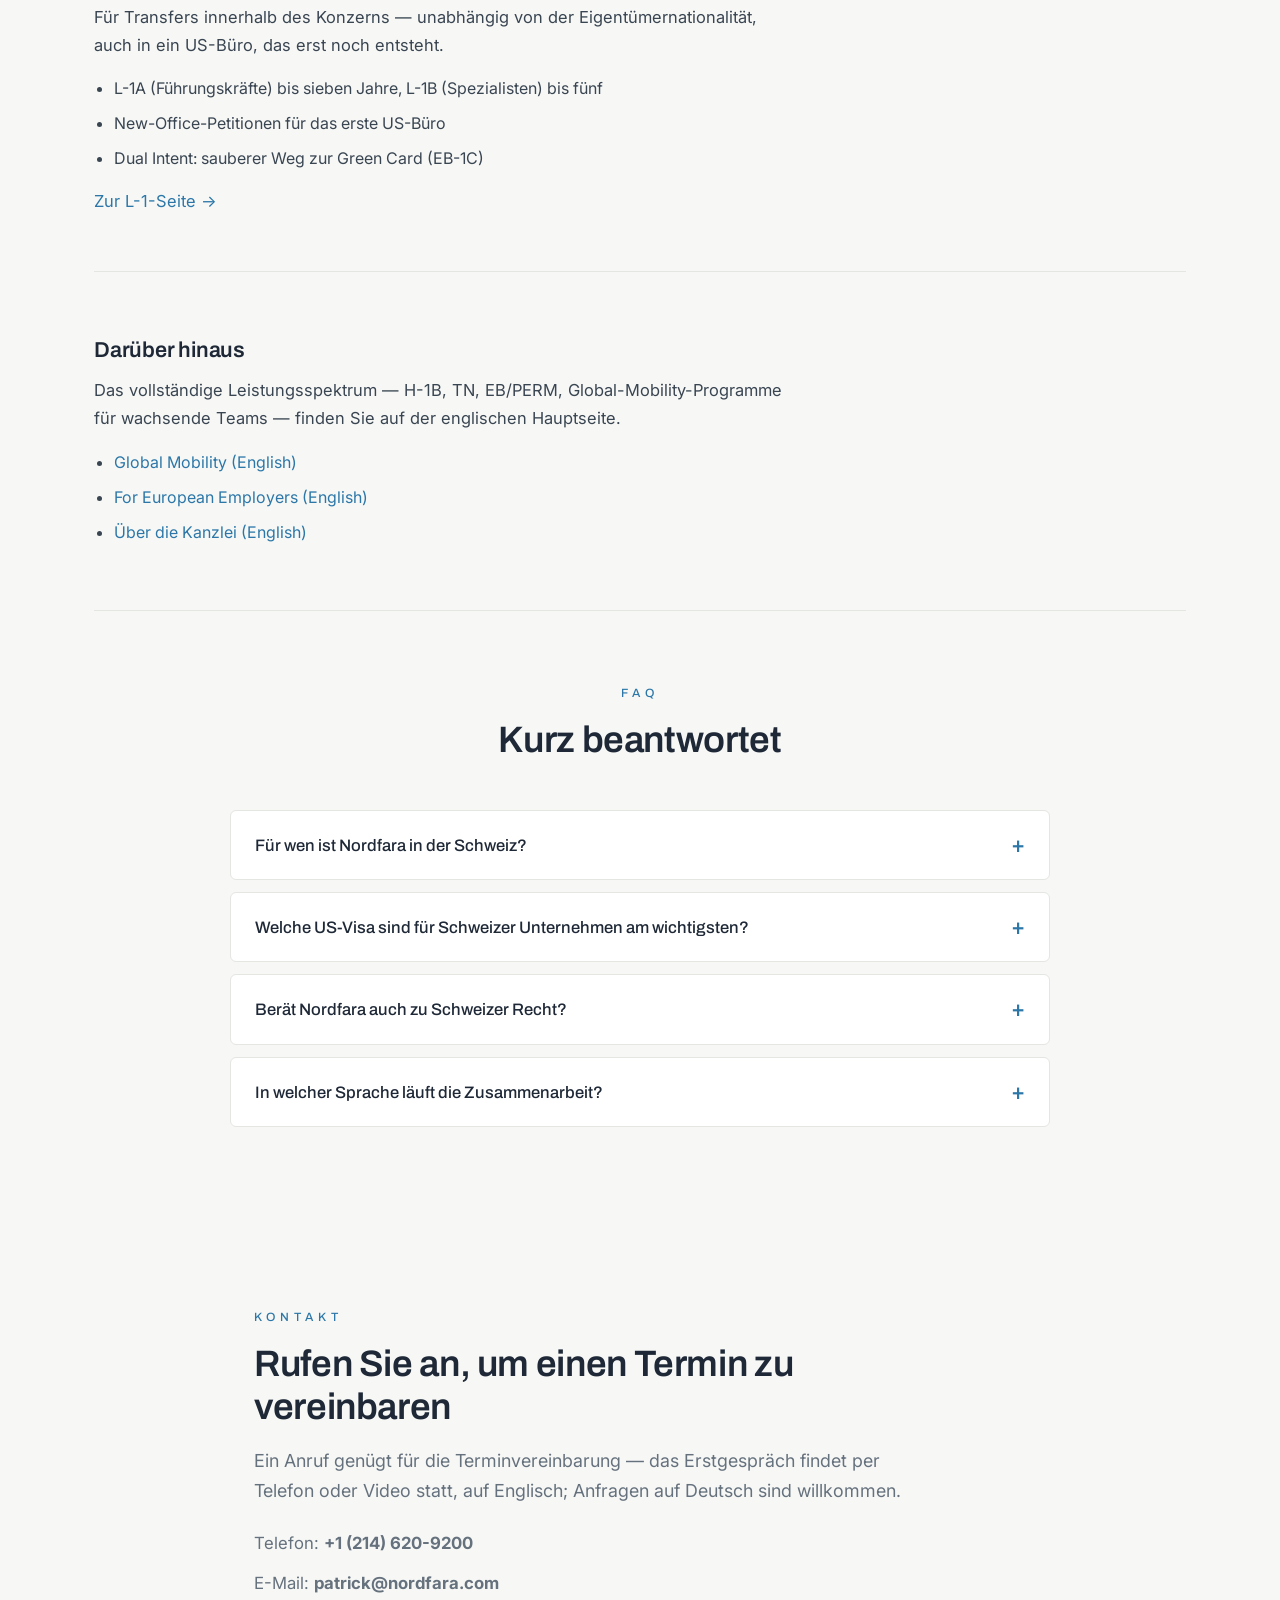
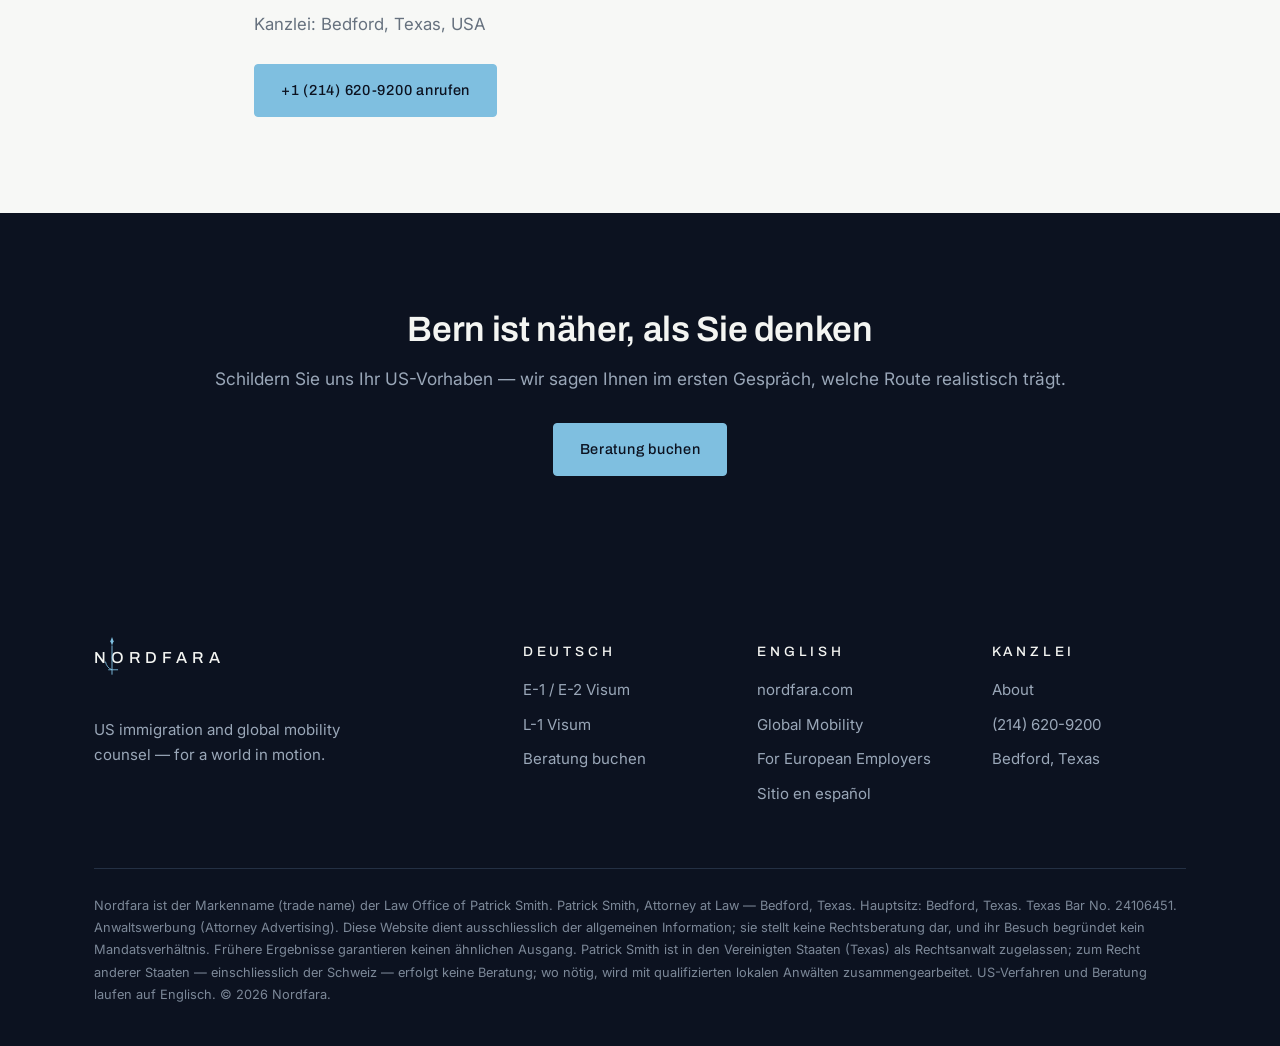
==== commit 1f51537c: "Add patrick@nordfara.com email line to contact section Co-Authored-By: Claude Opus 4.7 <noreply@anth" ====
--- a/index.html
+++ b/index.html
@@ -153,6 +153,7 @@
   <p class="lead" style="margin-bottom:22px">Ein Anruf gen&uuml;gt f&uuml;r die Terminvereinbarung &mdash; das Erstgespr&auml;ch findet per Telefon oder Video statt, auf Englisch; Anfragen auf Deutsch sind willkommen.</p>
   <ul style="list-style:none;font-size:1.05rem;color:var(--muted)">
     <li style="margin:12px 0">Telefon: <a href="tel:+12146209200" style="color:inherit"><strong>+1 (214) 620-9200</strong></a></li>
+    <li style="margin:12px 0">E-Mail: <a href="mailto:patrick@nordfara.com" style="color:inherit"><strong>patrick@nordfara.com</strong></a></li>
     <li style="margin:12px 0">Kanzlei: Bedford, Texas, USA</li>
   </ul>
   <p style="margin-top:26px"><a class="btn solid" href="tel:+12146209200">+1 (214) 620-9200 anrufen</a></p>
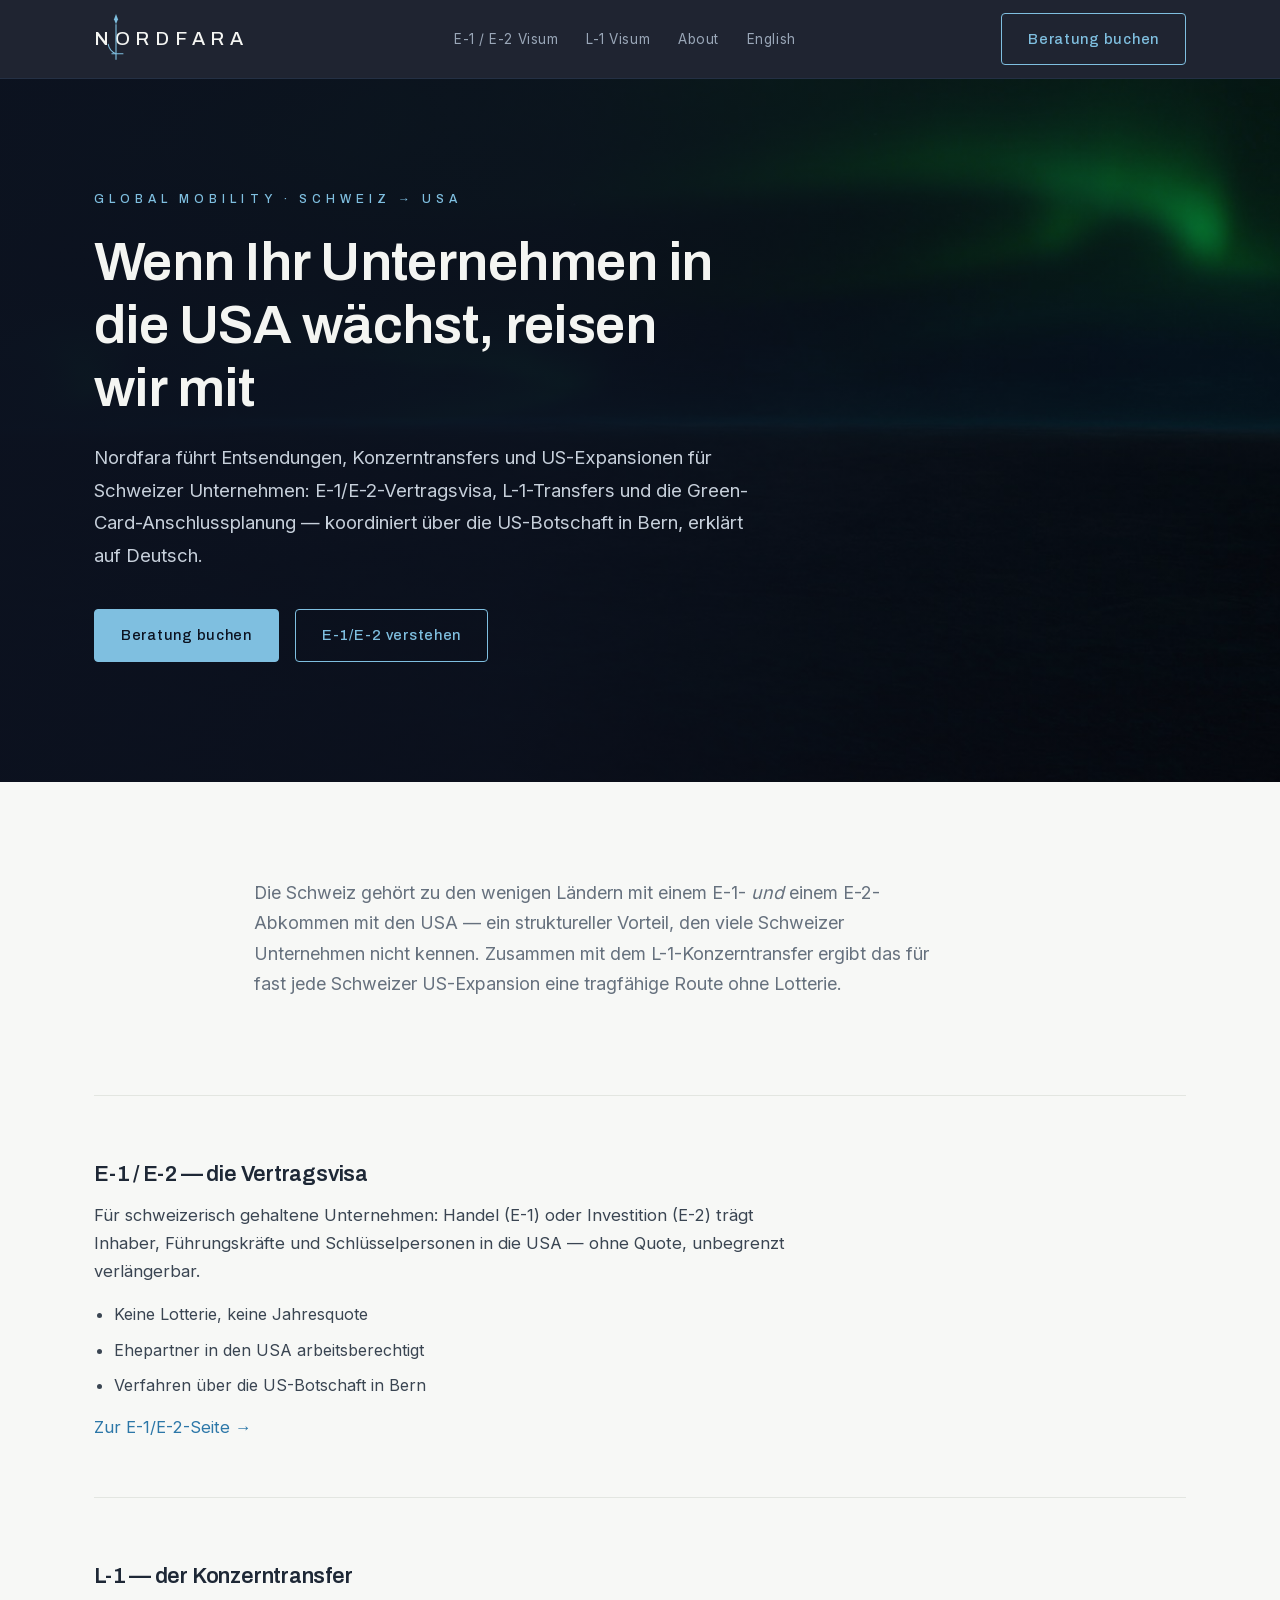
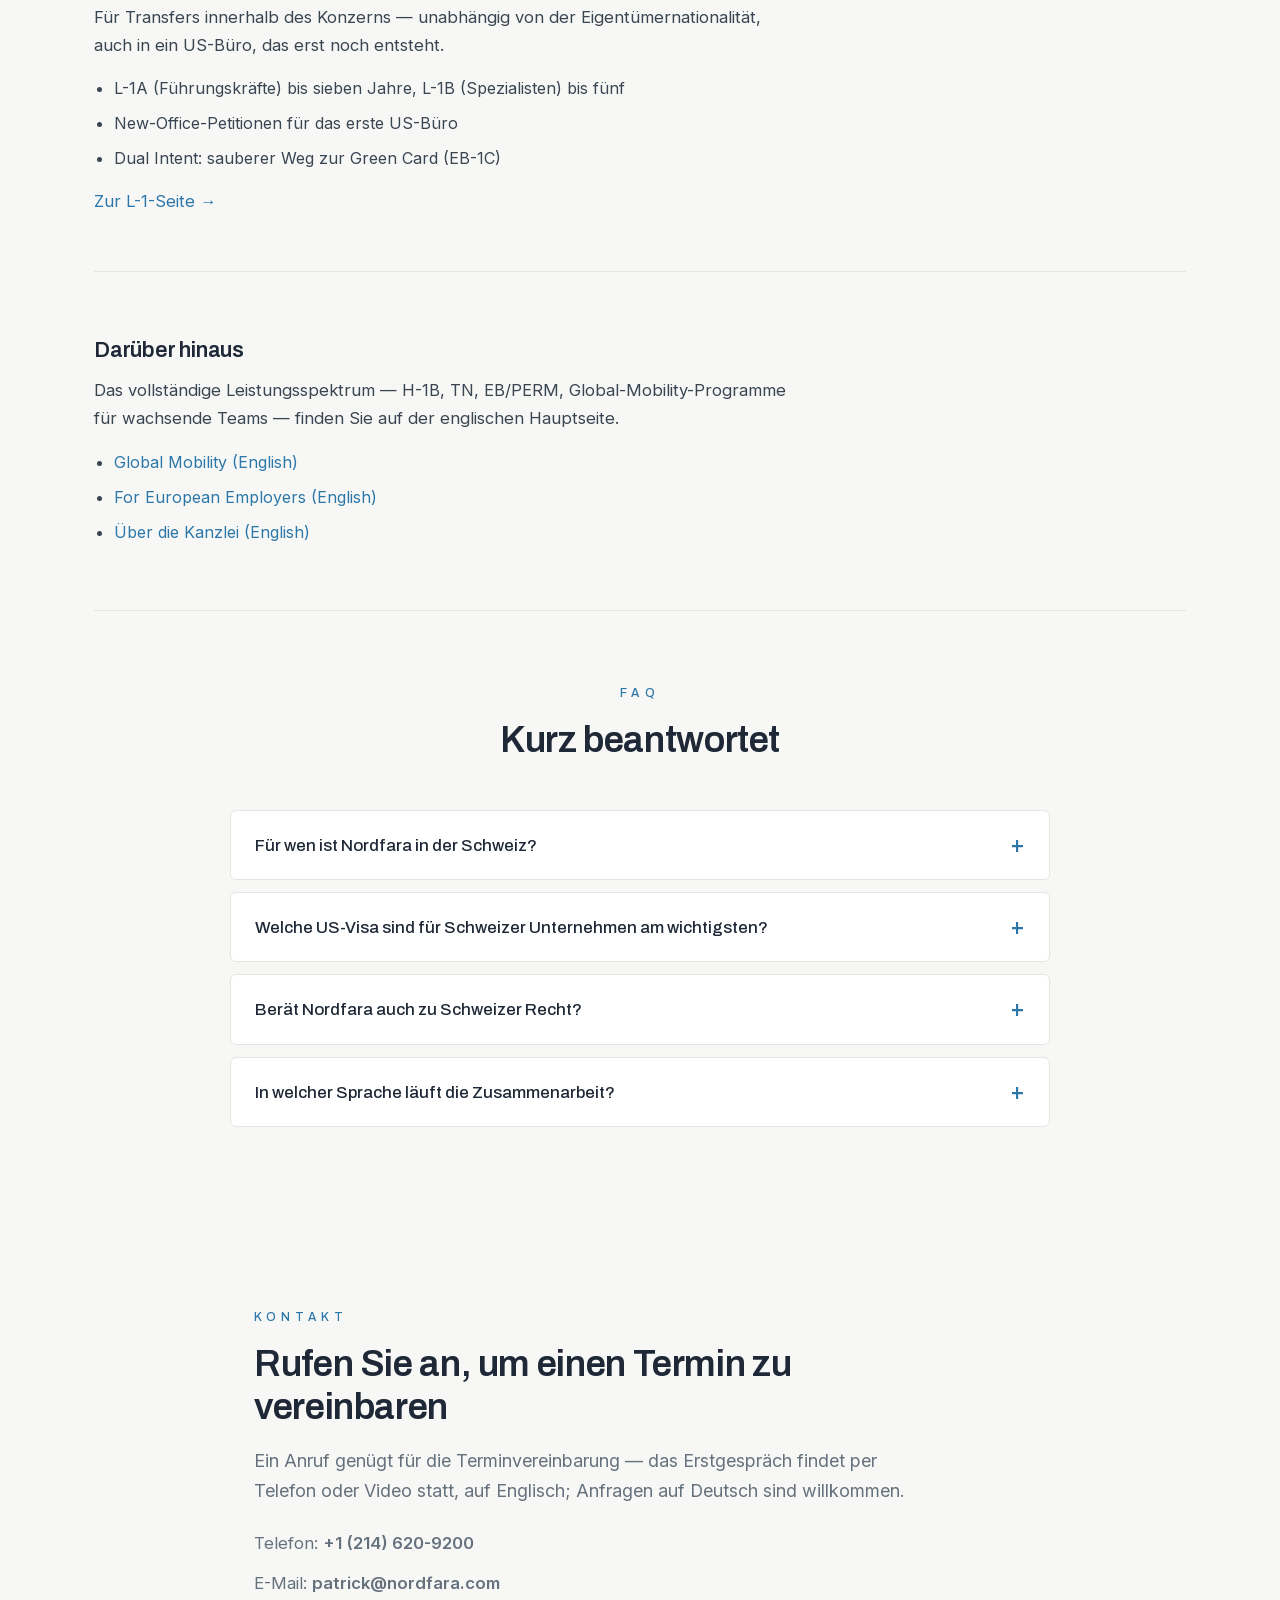
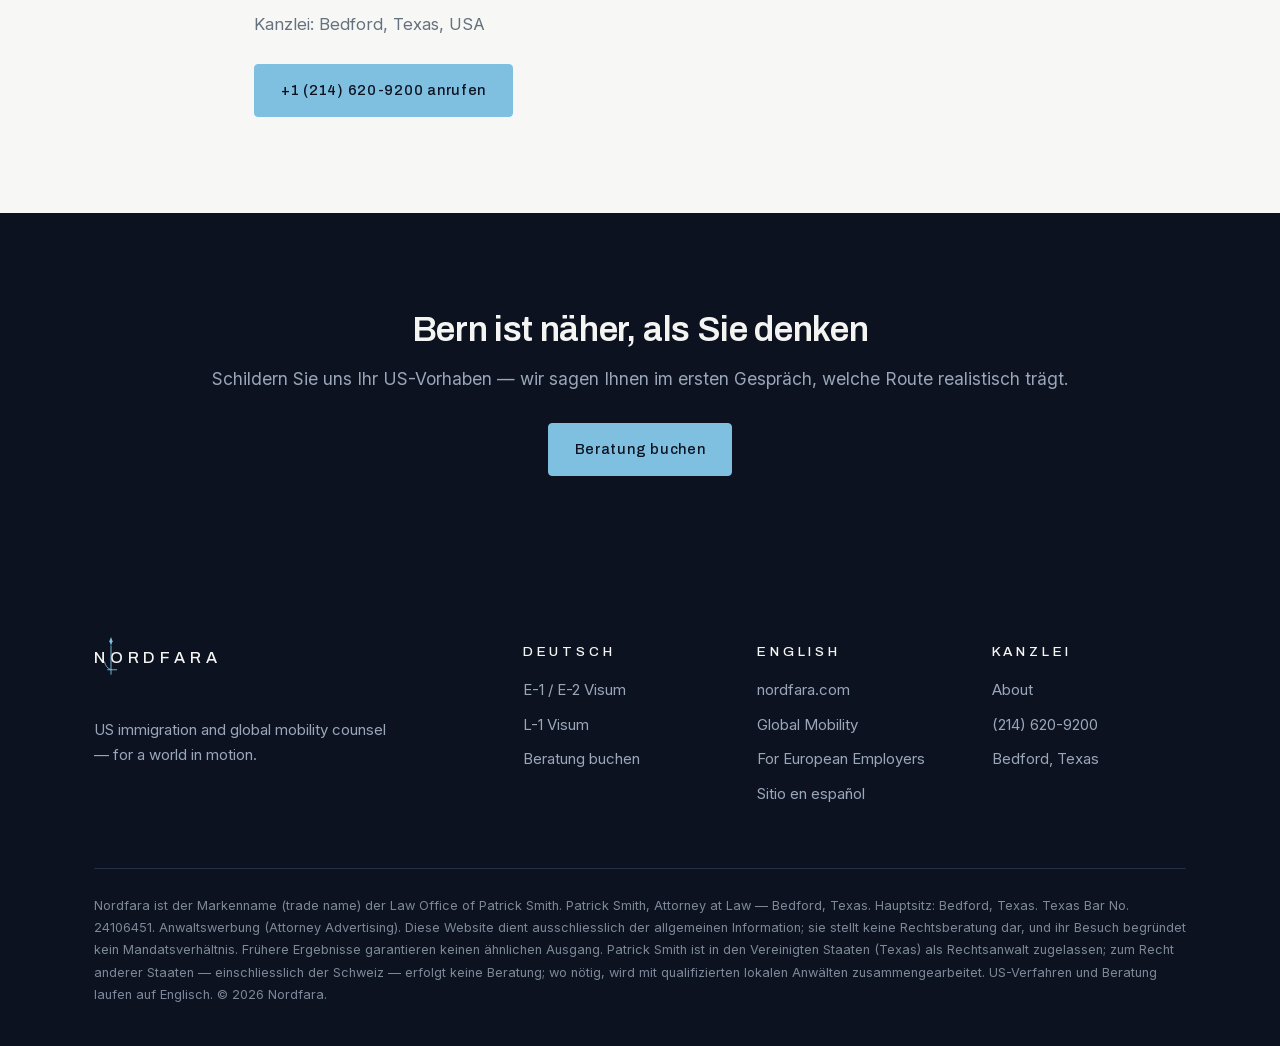
==== commit 1d4db2d1: "Self-host webfonts: remove all Google Fonts requests (no visitor IP sent to third parties) Co-Author" ====
--- a/index.html
+++ b/index.html
@@ -25,9 +25,7 @@
 <meta property="og:locale:alternate" content="en_US">
 <meta name="twitter:card" content="summary_large_image">
 <link rel="icon" href="/assets/brand/favicon.svg" type="image/svg+xml">
-<link rel="preconnect" href="https://fonts.googleapis.com">
-<link rel="preconnect" href="https://fonts.gstatic.com" crossorigin>
-<link href="https://fonts.googleapis.com/css2?family=Archivo:wght@400;500;600&family=Inter:wght@400;500;600&display=swap" rel="stylesheet">
+<link rel="stylesheet" href="/css/fonts.css">
 <link rel="stylesheet" href="/css/styles.css">
 <script type="application/ld+json">
 {
--- a/css/fonts.css
+++ b/css/fonts.css
@@ -0,0 +1,99 @@
+/* Self-hosted webfonts — no third-party requests, no visitor IP sent to Google.
+   Generated from Google Fonts (SIL Open Font License 1.1). */
+
+@font-face {
+  font-family: 'Archivo';
+  font-style: normal;
+  font-weight: 400;
+  font-display: swap;
+  src: url('/assets/fonts/archivo-400-normal-latin-ext.woff2') format('woff2');
+  unicode-range: U+0100-02BA, U+02BD-02C5, U+02C7-02CC, U+02CE-02D7, U+02DD-02FF, U+0304, U+0308, U+0329, U+1D00-1DBF, U+1E00-1E9F, U+1EF2-1EFF, U+2020, U+20A0-20AB, U+20AD-20C0, U+2113, U+2C60-2C7F, U+A720-A7FF;
+}
+@font-face {
+  font-family: 'Archivo';
+  font-style: normal;
+  font-weight: 400;
+  font-display: swap;
+  src: url('/assets/fonts/archivo-400-normal-latin.woff2') format('woff2');
+  unicode-range: U+0000-00FF, U+0131, U+0152-0153, U+02BB-02BC, U+02C6, U+02DA, U+02DC, U+0304, U+0308, U+0329, U+2000-206F, U+20AC, U+2122, U+2191, U+2193, U+2212, U+2215, U+FEFF, U+FFFD;
+}
+@font-face {
+  font-family: 'Archivo';
+  font-style: normal;
+  font-weight: 500;
+  font-display: swap;
+  src: url('/assets/fonts/archivo-500-normal-latin-ext.woff2') format('woff2');
+  unicode-range: U+0100-02BA, U+02BD-02C5, U+02C7-02CC, U+02CE-02D7, U+02DD-02FF, U+0304, U+0308, U+0329, U+1D00-1DBF, U+1E00-1E9F, U+1EF2-1EFF, U+2020, U+20A0-20AB, U+20AD-20C0, U+2113, U+2C60-2C7F, U+A720-A7FF;
+}
+@font-face {
+  font-family: 'Archivo';
+  font-style: normal;
+  font-weight: 500;
+  font-display: swap;
+  src: url('/assets/fonts/archivo-500-normal-latin.woff2') format('woff2');
+  unicode-range: U+0000-00FF, U+0131, U+0152-0153, U+02BB-02BC, U+02C6, U+02DA, U+02DC, U+0304, U+0308, U+0329, U+2000-206F, U+20AC, U+2122, U+2191, U+2193, U+2212, U+2215, U+FEFF, U+FFFD;
+}
+@font-face {
+  font-family: 'Archivo';
+  font-style: normal;
+  font-weight: 600;
+  font-display: swap;
+  src: url('/assets/fonts/archivo-600-normal-latin-ext.woff2') format('woff2');
+  unicode-range: U+0100-02BA, U+02BD-02C5, U+02C7-02CC, U+02CE-02D7, U+02DD-02FF, U+0304, U+0308, U+0329, U+1D00-1DBF, U+1E00-1E9F, U+1EF2-1EFF, U+2020, U+20A0-20AB, U+20AD-20C0, U+2113, U+2C60-2C7F, U+A720-A7FF;
+}
+@font-face {
+  font-family: 'Archivo';
+  font-style: normal;
+  font-weight: 600;
+  font-display: swap;
+  src: url('/assets/fonts/archivo-600-normal-latin.woff2') format('woff2');
+  unicode-range: U+0000-00FF, U+0131, U+0152-0153, U+02BB-02BC, U+02C6, U+02DA, U+02DC, U+0304, U+0308, U+0329, U+2000-206F, U+20AC, U+2122, U+2191, U+2193, U+2212, U+2215, U+FEFF, U+FFFD;
+}
+@font-face {
+  font-family: 'Inter';
+  font-style: normal;
+  font-weight: 400;
+  font-display: swap;
+  src: url('/assets/fonts/inter-400-normal-latin-ext.woff2') format('woff2');
+  unicode-range: U+0100-02BA, U+02BD-02C5, U+02C7-02CC, U+02CE-02D7, U+02DD-02FF, U+0304, U+0308, U+0329, U+1D00-1DBF, U+1E00-1E9F, U+1EF2-1EFF, U+2020, U+20A0-20AB, U+20AD-20C0, U+2113, U+2C60-2C7F, U+A720-A7FF;
+}
+@font-face {
+  font-family: 'Inter';
+  font-style: normal;
+  font-weight: 400;
+  font-display: swap;
+  src: url('/assets/fonts/inter-400-normal-latin.woff2') format('woff2');
+  unicode-range: U+0000-00FF, U+0131, U+0152-0153, U+02BB-02BC, U+02C6, U+02DA, U+02DC, U+0304, U+0308, U+0329, U+2000-206F, U+20AC, U+2122, U+2191, U+2193, U+2212, U+2215, U+FEFF, U+FFFD;
+}
+@font-face {
+  font-family: 'Inter';
+  font-style: normal;
+  font-weight: 500;
+  font-display: swap;
+  src: url('/assets/fonts/inter-500-normal-latin-ext.woff2') format('woff2');
+  unicode-range: U+0100-02BA, U+02BD-02C5, U+02C7-02CC, U+02CE-02D7, U+02DD-02FF, U+0304, U+0308, U+0329, U+1D00-1DBF, U+1E00-1E9F, U+1EF2-1EFF, U+2020, U+20A0-20AB, U+20AD-20C0, U+2113, U+2C60-2C7F, U+A720-A7FF;
+}
+@font-face {
+  font-family: 'Inter';
+  font-style: normal;
+  font-weight: 500;
+  font-display: swap;
+  src: url('/assets/fonts/inter-500-normal-latin.woff2') format('woff2');
+  unicode-range: U+0000-00FF, U+0131, U+0152-0153, U+02BB-02BC, U+02C6, U+02DA, U+02DC, U+0304, U+0308, U+0329, U+2000-206F, U+20AC, U+2122, U+2191, U+2193, U+2212, U+2215, U+FEFF, U+FFFD;
+}
+@font-face {
+  font-family: 'Inter';
+  font-style: normal;
+  font-weight: 600;
+  font-display: swap;
+  src: url('/assets/fonts/inter-600-normal-latin-ext.woff2') format('woff2');
+  unicode-range: U+0100-02BA, U+02BD-02C5, U+02C7-02CC, U+02CE-02D7, U+02DD-02FF, U+0304, U+0308, U+0329, U+1D00-1DBF, U+1E00-1E9F, U+1EF2-1EFF, U+2020, U+20A0-20AB, U+20AD-20C0, U+2113, U+2C60-2C7F, U+A720-A7FF;
+}
+@font-face {
+  font-family: 'Inter';
+  font-style: normal;
+  font-weight: 600;
+  font-display: swap;
+  src: url('/assets/fonts/inter-600-normal-latin.woff2') format('woff2');
+  unicode-range: U+0000-00FF, U+0131, U+0152-0153, U+02BB-02BC, U+02C6, U+02DA, U+02DC, U+0304, U+0308, U+0329, U+2000-206F, U+20AC, U+2122, U+2191, U+2193, U+2212, U+2215, U+FEFF, U+FFFD;
+}
